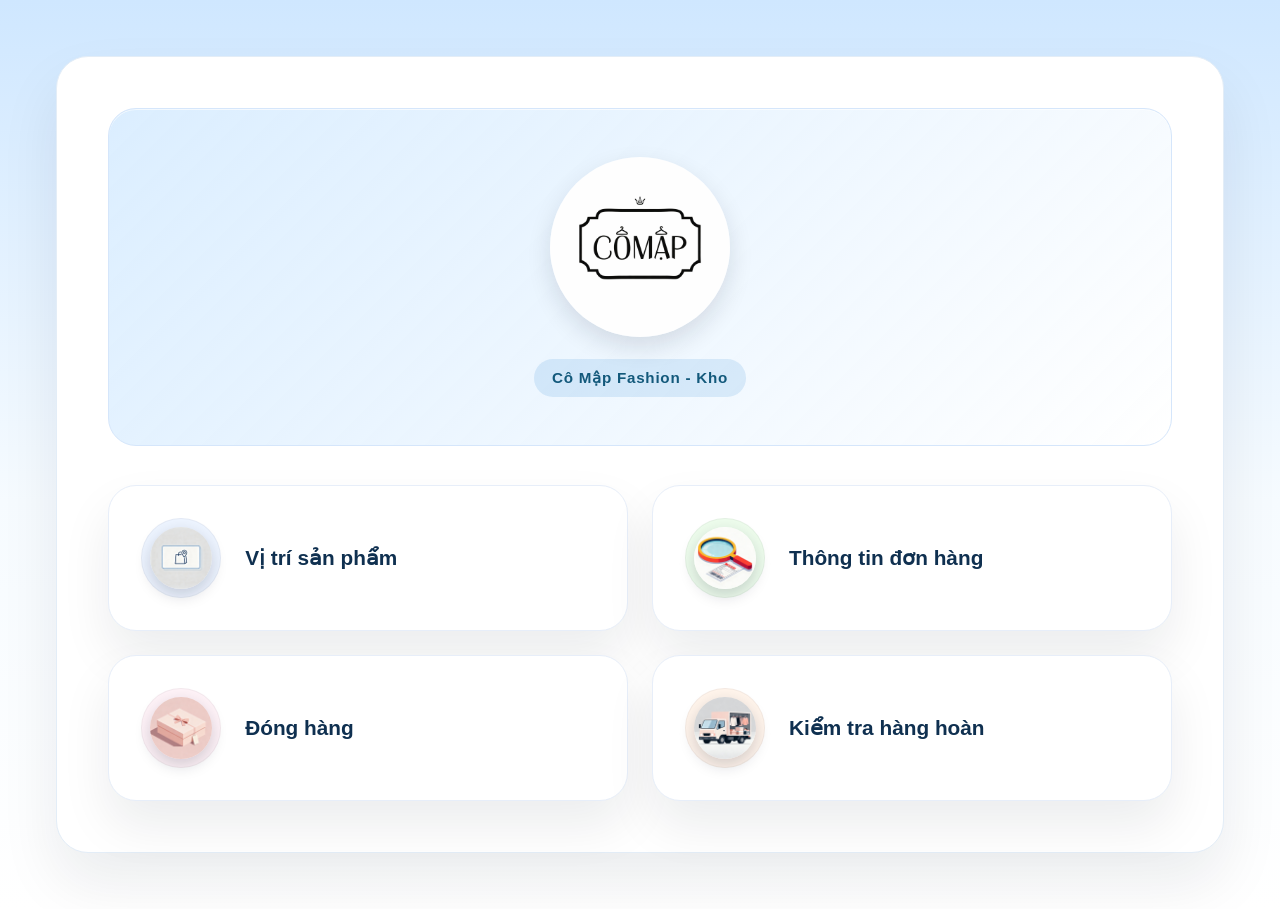
==== index.html @ dc4f76ee "Add files via upload" ====
<!DOCTYPE html>
<html lang="vi">
<head>
  <meta charset="UTF-8" />
  <meta name="viewport" content="width=device-width, initial-scale=1.0" />
  <title>Cô Mập Fashion - Trung tâm kho</title>
  <style>
    :root {
      font-family: "Inter", "Segoe UI", -apple-system, BlinkMacSystemFont,
        "Helvetica Neue", sans-serif;
      color: #0f172a;
      background-color: #f8fafc;
      line-height: 1.6;
    }

    * {
      box-sizing: border-box;
    }

    body {
      margin: 0;
      min-height: 100vh;
      background: linear-gradient(180deg, #cfe7ff 0%, #f6fbff 55%, #ffffff 100%);
      display: flex;
      justify-content: center;
      padding: clamp(1.5rem, 5vw, 3.5rem);
    }

    main {
      width: min(1200px, 100%);
      background: #ffffff;
      border-radius: 32px;
      padding: clamp(1.75rem, 4vw, 3.2rem);
      border: 1px solid #e3edf7;
      box-shadow: 0 30px 60px rgba(15, 23, 42, 0.08);
      display: flex;
      flex-direction: column;
      gap: 2.4rem;
    }

    .hero {
      text-align: center;
      display: flex;
      flex-direction: column;
      gap: 0.85rem;
      padding: clamp(1.2rem, 4vw, 3rem);
      border-radius: 28px;
      border: 1px solid #d5e6fb;
      background: linear-gradient(135deg, rgba(207, 232, 255, 0.75), rgba(255, 255, 255, 0.92));
      box-shadow: inset 0 1px 0 rgba(255, 255, 255, 0.65);
    }

    .badge {
      align-self: center;
      background: rgba(15, 118, 205, 0.12);
      color: #13597b;
      font-weight: 600;
      padding: 0.45rem 1.1rem;
      border-radius: 999px;
      font-size: 0.95rem;
      letter-spacing: 0.05em;
    }

    h1 {
      margin: 0;
      font-size: clamp(2.3rem, 4vw, 3.2rem);
      color: #0f3050;
    }

    .logo-mark {
      width: clamp(110px, 16vw, 180px);
      height: auto;
      margin: 0 auto 0.5rem;
      display: block;
      border-radius: 999px;
      box-shadow: 0 10px 24px rgba(15, 23, 42, 0.12);
    }

    .tagline {
      margin: 0;
      color: #4d617a;
      font-size: 1.05rem;
      max-width: 60ch;
      margin-inline: auto;
    }

    .grid {
      display: grid;
      grid-template-columns: repeat(2, minmax(0, 1fr));
      gap: 1.5rem;
    }

    .tool-card {
      text-decoration: none;
      border-radius: 28px;
      padding: 2rem;
      background: #ffffff;
      border: 1px solid #e7eef9;
      color: inherit;
      display: flex;
      align-items: center;
      gap: 1.5rem;
      transition: transform 0.25s ease, box-shadow 0.25s ease, border-color 0.25s ease;
      box-shadow: 0 25px 50px rgba(15, 23, 42, 0.08);
    }

    .tool-card:hover,
    .tool-card:focus-visible {
      transform: translateY(-6px);
      border-color: #c8dbf5;
      box-shadow: 0 40px 70px rgba(15, 23, 42, 0.14);
    }

    .tool-card .content {
      display: flex;
      flex-direction: column;
      gap: 0.45rem;
      text-align: left;
    }

    .tool-card h2 {
      margin: 0;
      font-size: 1.3rem;
      color: #0f3050;
    }

    .tool-card p {
      margin: 0;
      color: #5d6c80;
      font-size: 0.97rem;
      max-width: 32ch;
    }

    .icon-circle {
      flex-shrink: 0;
      width: 5rem;
      height: 5rem;
      border-radius: 50%;
      background: #f0f7ff;
      border: 1px solid rgba(15, 23, 42, 0.04);
      display: grid;
      place-items: center;
      font-size: 1.7rem;
      color: #0f3050;
    }

    .icon-circle img {
      width: 80%;
      height: 80%;
      object-fit: cover;
      border-radius: 50%;
      box-shadow: 0 6px 16px rgba(15, 23, 42, 0.18);
    }

    .link-label {
      margin-top: 0.3rem;
      font-weight: 600;
      color: #0f6ab5;
      font-size: 0.9rem;
      letter-spacing: 0.05em;
      text-transform: uppercase;
      display: inline-flex;
      align-items: center;
      gap: 0.35rem;
    }

    .link-label::after {
      content: "→";
      font-size: 1rem;
    }

    .tool-card.theme-picking .icon-circle {
      background: #fef2f7;
    }
    .tool-card.theme-location .icon-circle {
      background: #edf4ff;
    }
    .tool-card.theme-hangbom .icon-circle {
      background: #fff4eb;
    }
    .tool-card.theme-order .icon-circle {
      background: #edfcec;
    }

    .note {
      text-align: center;
      font-size: 0.95rem;
      color: #475569;
      background: #f1f5f9;
      padding: 0.75rem 1rem;
      border-radius: 18px;
      border: 1px dashed #cbd5f5;
    }

    @media (max-width: 640px) {
      body {
        align-items: flex-start;
      }

      main {
        border-radius: 18px;
      }

      .grid {
        grid-template-columns: 1fr;
      }
    }
  </style>
</head>
<body>
  <main>
    <div class="hero">
      <img src="logo.jpeg" alt="Logo Cô Mập Fashion" class="logo-mark" />
      <span class="badge">Cô Mập Fashion - Kho</span>
    </div>

    <div class="grid" aria-label="Danh sách công cụ kho Cô Mập Fashion">
       <a class="tool-card theme-location" href="location.html">
        <div class="icon-circle">
          <img src="location_logo.jpeg" alt="Logo tra cứu vị trí" />
        </div>
        <div class="content">
          <h2>Vị trí sản phẩm</h2>
        </div>
      </a>
      <a class="tool-card theme-order" href="thongtindonhang.html">
        <div class="icon-circle">
          <img src="thongtindonhang_logo.jpeg" alt="Logo thông tin đơn hàng" />
        </div>
        <div class="content">
          <h2>Thông tin đơn hàng</h2>
        </div>
      </a>     
      <a class="tool-card theme-picking" href="bochang.html">
        <div class="icon-circle">
          <img src="bochang_logo.jpeg" alt="Logo trình bóc hàng" />
        </div>
        <div class="content">
          <h2>Đóng hàng</h2>
        </div>
      </a>



      <a class="tool-card theme-hangbom" href="hangbom.html">
        <div class="icon-circle">
          <img src="hangbom_logo.jpeg" alt="Logo hàng bơm" />
        </div>
        <div class="content">
          <h2>Kiểm tra hàng hoàn</h2>
        </div>
      </a>


    </div>
  </main>
</body>
</html>
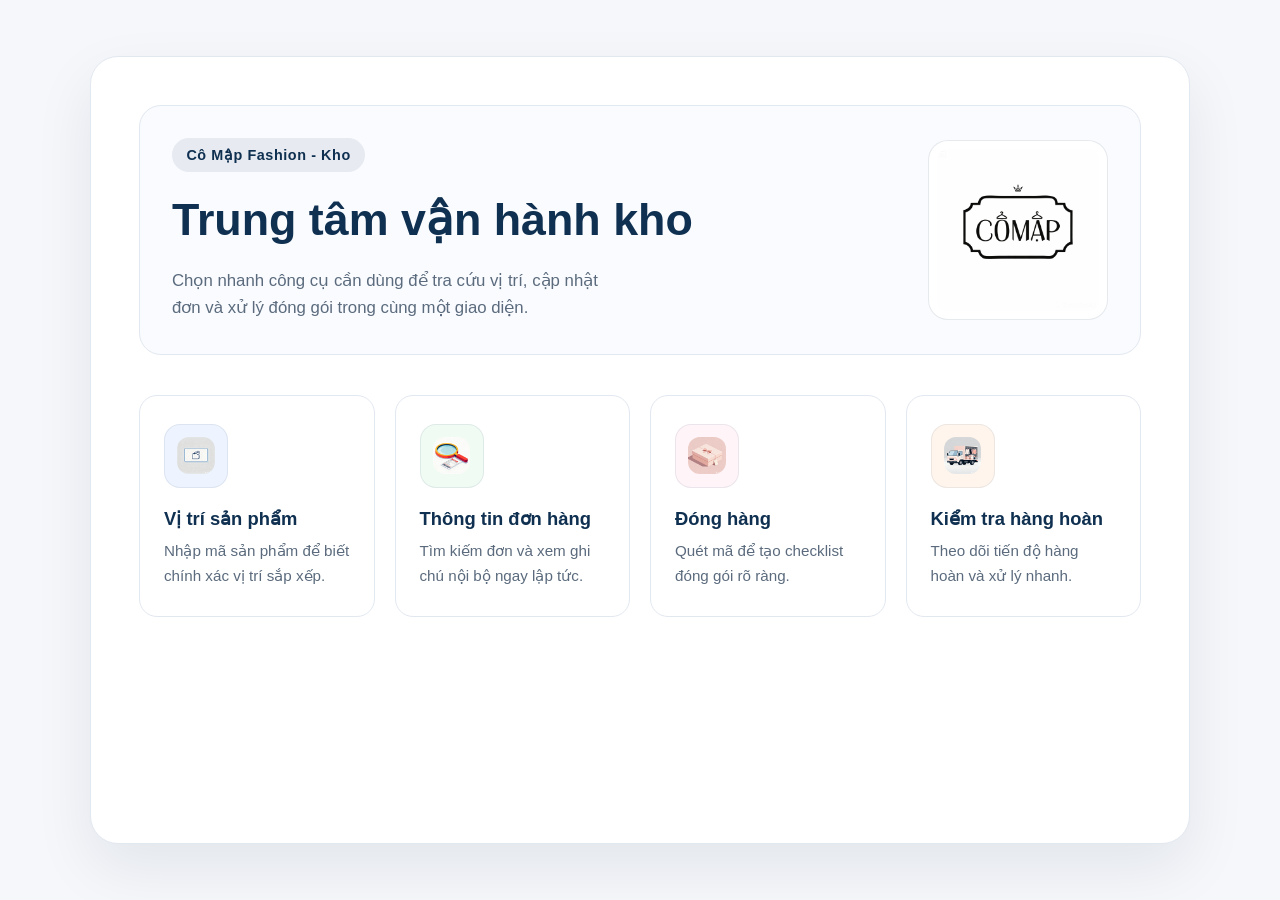
==== commit 190ee0df: "Add files via upload" ====
--- a/index.html
+++ b/index.html
@@ -3,14 +3,21 @@
 <head>
   <meta charset="UTF-8" />
   <meta name="viewport" content="width=device-width, initial-scale=1.0" />
+  <meta name="theme-color" content="#0f3050" />
+  <link rel="manifest" href="manifest.json" />
   <title>Cô Mập Fashion - Trung tâm kho</title>
   <style>
     :root {
       font-family: "Inter", "Segoe UI", -apple-system, BlinkMacSystemFont,
         "Helvetica Neue", sans-serif;
       color: #0f172a;
-      background-color: #f8fafc;
+      background-color: #f5f7fb;
       line-height: 1.6;
+      --page-bg: #f5f7fb;
+      --card-bg: #ffffff;
+      --accent: #0f3050;
+      --muted: #5b6b7d;
+      --border: #e2e8f0;
     }
 
     * {
@@ -20,176 +27,149 @@
     body {
       margin: 0;
       min-height: 100vh;
-      background: linear-gradient(180deg, #cfe7ff 0%, #f6fbff 55%, #ffffff 100%);
+      background: var(--page-bg);
       display: flex;
       justify-content: center;
       padding: clamp(1.5rem, 5vw, 3.5rem);
     }
 
     main {
-      width: min(1200px, 100%);
-      background: #ffffff;
-      border-radius: 32px;
-      padding: clamp(1.75rem, 4vw, 3.2rem);
-      border: 1px solid #e3edf7;
-      box-shadow: 0 30px 60px rgba(15, 23, 42, 0.08);
-      display: flex;
-      flex-direction: column;
-      gap: 2.4rem;
+      width: min(1100px, 100%);
+      background: var(--card-bg);
+      border-radius: 28px;
+      padding: clamp(1.75rem, 4vw, 3rem);
+      border: 1px solid var(--border);
+      box-shadow: 0 24px 60px rgba(15, 23, 42, 0.08);
+      display: flex;
+      flex-direction: column;
+      gap: 2.5rem;
     }
 
     .hero {
-      text-align: center;
-      display: flex;
-      flex-direction: column;
-      gap: 0.85rem;
-      padding: clamp(1.2rem, 4vw, 3rem);
-      border-radius: 28px;
-      border: 1px solid #d5e6fb;
-      background: linear-gradient(135deg, rgba(207, 232, 255, 0.75), rgba(255, 255, 255, 0.92));
-      box-shadow: inset 0 1px 0 rgba(255, 255, 255, 0.65);
+      display: flex;
+      flex-wrap: wrap;
+      align-items: center;
+      justify-content: space-between;
+      gap: 1.5rem;
+      padding: clamp(1rem, 3vw, 2rem);
+      border: 1px solid var(--border);
+      border-radius: 22px;
+      background: #f9fbff;
+    }
+
+    .hero-content {
+      flex: 1 1 320px;
+      display: flex;
+      flex-direction: column;
+      gap: 0.75rem;
     }
 
     .badge {
-      align-self: center;
-      background: rgba(15, 118, 205, 0.12);
-      color: #13597b;
+      background: rgba(15, 48, 80, 0.08);
+      color: var(--accent);
       font-weight: 600;
-      padding: 0.45rem 1.1rem;
+      padding: 0.35rem 0.9rem;
       border-radius: 999px;
-      font-size: 0.95rem;
-      letter-spacing: 0.05em;
+      font-size: 0.9rem;
+      letter-spacing: 0.04em;
+      width: fit-content;
     }
 
     h1 {
       margin: 0;
-      font-size: clamp(2.3rem, 4vw, 3.2rem);
-      color: #0f3050;
-    }
-
-    .logo-mark {
-      width: clamp(110px, 16vw, 180px);
-      height: auto;
-      margin: 0 auto 0.5rem;
-      display: block;
-      border-radius: 999px;
-      box-shadow: 0 10px 24px rgba(15, 23, 42, 0.12);
+      font-size: clamp(2.1rem, 4vw, 2.8rem);
+      color: var(--accent);
     }
 
     .tagline {
       margin: 0;
-      color: #4d617a;
+      color: var(--muted);
       font-size: 1.05rem;
-      max-width: 60ch;
-      margin-inline: auto;
+      max-width: 48ch;
+    }
+
+    .hero-logo {
+      flex-shrink: 0;
+      width: clamp(120px, 20vw, 180px);
+      border-radius: 20px;
+      border: 1px solid rgba(15, 48, 80, 0.1);
+      background: #fff;
+      padding: 0.5rem;
     }
 
     .grid {
       display: grid;
-      grid-template-columns: repeat(2, minmax(0, 1fr));
-      gap: 1.5rem;
+      grid-template-columns: repeat(auto-fit, minmax(230px, 1fr));
+      gap: 1.25rem;
     }
 
     .tool-card {
       text-decoration: none;
-      border-radius: 28px;
-      padding: 2rem;
-      background: #ffffff;
-      border: 1px solid #e7eef9;
+      border-radius: 18px;
+      padding: 1.75rem 1.5rem;
+      background: var(--card-bg);
+      border: 1px solid var(--border);
       color: inherit;
       display: flex;
-      align-items: center;
-      gap: 1.5rem;
-      transition: transform 0.25s ease, box-shadow 0.25s ease, border-color 0.25s ease;
-      box-shadow: 0 25px 50px rgba(15, 23, 42, 0.08);
+      flex-direction: column;
+      align-items: flex-start;
+      gap: 1rem;
+      transition: border-color 0.2s ease, box-shadow 0.2s ease, transform 0.2s ease;
     }
 
     .tool-card:hover,
     .tool-card:focus-visible {
-      transform: translateY(-6px);
-      border-color: #c8dbf5;
-      box-shadow: 0 40px 70px rgba(15, 23, 42, 0.14);
+      border-color: rgba(15, 48, 80, 0.45);
+      box-shadow: 0 10px 25px rgba(15, 23, 42, 0.08);
+      transform: translateY(-2px);
     }
 
     .tool-card .content {
       display: flex;
       flex-direction: column;
-      gap: 0.45rem;
-      text-align: left;
+      gap: 0.4rem;
     }
 
     .tool-card h2 {
       margin: 0;
-      font-size: 1.3rem;
-      color: #0f3050;
+      font-size: 1.15rem;
+      color: var(--accent);
     }
 
     .tool-card p {
       margin: 0;
-      color: #5d6c80;
-      font-size: 0.97rem;
-      max-width: 32ch;
+      color: var(--muted);
+      font-size: 0.95rem;
     }
 
     .icon-circle {
-      flex-shrink: 0;
-      width: 5rem;
-      height: 5rem;
-      border-radius: 50%;
-      background: #f0f7ff;
-      border: 1px solid rgba(15, 23, 42, 0.04);
+      width: 64px;
+      height: 64px;
+      border-radius: 16px;
+      background: #f0f4ff;
+      border: 1px solid rgba(15, 48, 80, 0.08);
       display: grid;
       place-items: center;
-      font-size: 1.7rem;
-      color: #0f3050;
     }
 
     .icon-circle img {
-      width: 80%;
-      height: 80%;
-      object-fit: cover;
-      border-radius: 50%;
-      box-shadow: 0 6px 16px rgba(15, 23, 42, 0.18);
-    }
-
-    .link-label {
-      margin-top: 0.3rem;
-      font-weight: 600;
-      color: #0f6ab5;
-      font-size: 0.9rem;
-      letter-spacing: 0.05em;
-      text-transform: uppercase;
-      display: inline-flex;
-      align-items: center;
-      gap: 0.35rem;
-    }
-
-    .link-label::after {
-      content: "→";
-      font-size: 1rem;
+      width: 60%;
+      height: 60%;
+      object-fit: contain;
+      border-radius: 12px;
     }
 
     .tool-card.theme-picking .icon-circle {
-      background: #fef2f7;
+      background: #fff4f8;
     }
     .tool-card.theme-location .icon-circle {
-      background: #edf4ff;
+      background: #eef4ff;
     }
     .tool-card.theme-hangbom .icon-circle {
-      background: #fff4eb;
+      background: #fff5ec;
     }
     .tool-card.theme-order .icon-circle {
-      background: #edfcec;
-    }
-
-    .note {
-      text-align: center;
-      font-size: 0.95rem;
-      color: #475569;
-      background: #f1f5f9;
-      padding: 0.75rem 1rem;
-      border-radius: 18px;
-      border: 1px dashed #cbd5f5;
+      background: #f0fbf4;
     }
 
     @media (max-width: 640px) {
@@ -199,6 +179,14 @@
 
       main {
         border-radius: 18px;
+      }
+
+      .hero {
+        flex-direction: column;
+      }
+
+      .hero-logo {
+        width: 120px;
       }
 
       .grid {
@@ -210,17 +198,24 @@
 <body>
   <main>
     <div class="hero">
-      <img src="logo.jpeg" alt="Logo Cô Mập Fashion" class="logo-mark" />
-      <span class="badge">Cô Mập Fashion - Kho</span>
+      <div class="hero-content">
+        <span class="badge">Cô Mập Fashion - Kho</span>
+        <h1>Trung tâm vận hành kho</h1>
+        <p class="tagline">
+          Chọn nhanh công cụ cần dùng để tra cứu vị trí, cập nhật đơn và xử lý đóng gói trong cùng một giao diện.
+        </p>
+      </div>
+      <img src="logo.jpeg" alt="Logo Cô Mập Fashion" class="hero-logo" />
     </div>
 
     <div class="grid" aria-label="Danh sách công cụ kho Cô Mập Fashion">
-       <a class="tool-card theme-location" href="location.html">
+      <a class="tool-card theme-location" href="location.html">
         <div class="icon-circle">
           <img src="location_logo.jpeg" alt="Logo tra cứu vị trí" />
         </div>
         <div class="content">
           <h2>Vị trí sản phẩm</h2>
+          <p>Nhập mã sản phẩm để biết chính xác vị trí sắp xếp.</p>
         </div>
       </a>
       <a class="tool-card theme-order" href="thongtindonhang.html">
@@ -229,30 +224,37 @@
         </div>
         <div class="content">
           <h2>Thông tin đơn hàng</h2>
-        </div>
-      </a>     
+          <p>Tìm kiếm đơn và xem ghi chú nội bộ ngay lập tức.</p>
+        </div>
+      </a>
       <a class="tool-card theme-picking" href="bochang.html">
         <div class="icon-circle">
           <img src="bochang_logo.jpeg" alt="Logo trình bóc hàng" />
         </div>
         <div class="content">
           <h2>Đóng hàng</h2>
-        </div>
-      </a>
-
-
-
+          <p>Quét mã để tạo checklist đóng gói rõ ràng.</p>
+        </div>
+      </a>
       <a class="tool-card theme-hangbom" href="hangbom.html">
         <div class="icon-circle">
           <img src="hangbom_logo.jpeg" alt="Logo hàng bơm" />
         </div>
         <div class="content">
           <h2>Kiểm tra hàng hoàn</h2>
-        </div>
-      </a>
-
-
+          <p>Theo dõi tiến độ hàng hoàn và xử lý nhanh.</p>
+        </div>
+      </a>
     </div>
   </main>
+  <script>
+    if ("serviceWorker" in navigator) {
+      window.addEventListener("load", () => {
+        navigator.serviceWorker
+          .register("./service-worker.js")
+          .catch((error) => console.error("SW registration failed", error));
+      });
+    }
+  </script>
 </body>
 </html>
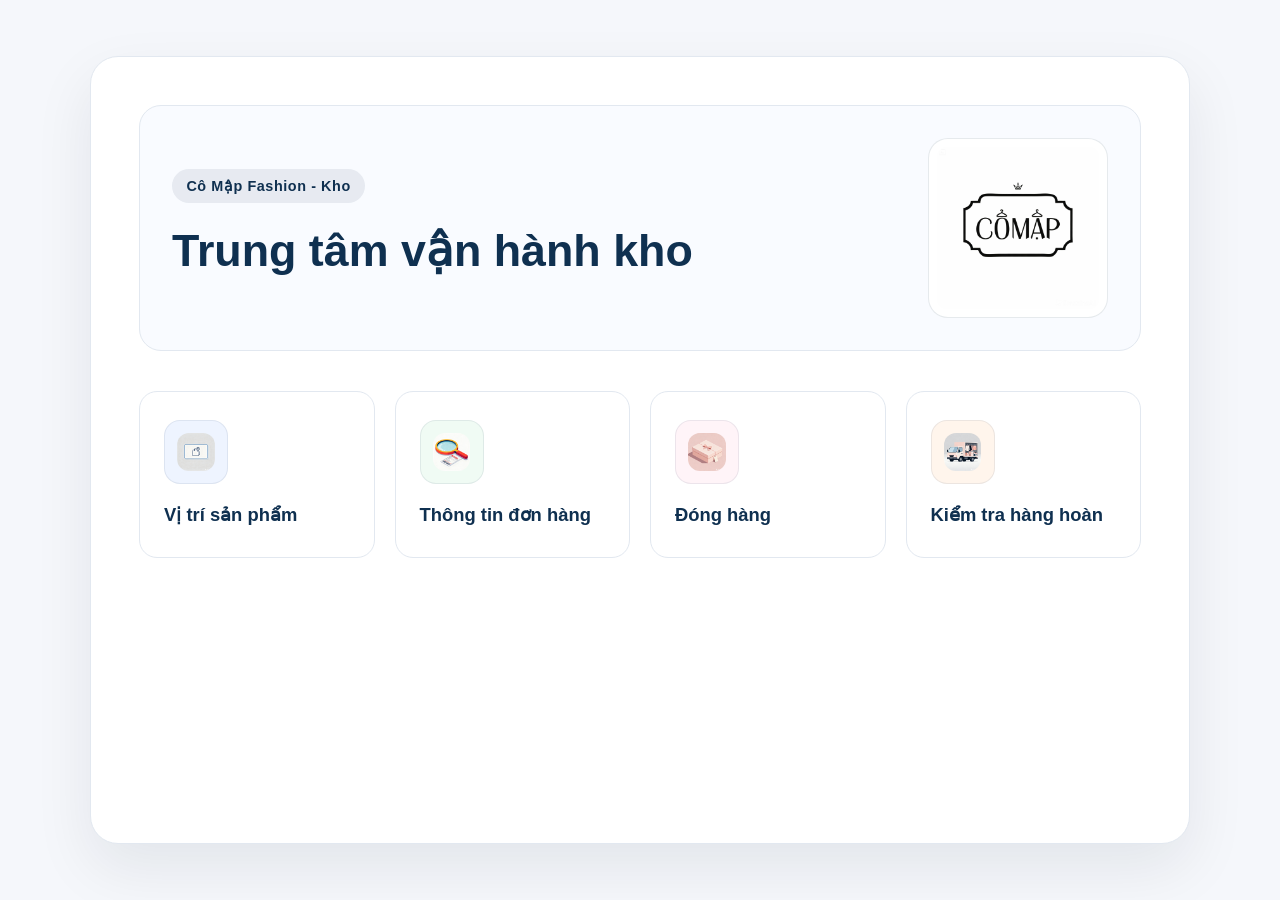
==== commit e18e8113: "Add files via upload" ====
--- a/index.html
+++ b/index.html
@@ -201,9 +201,6 @@
       <div class="hero-content">
         <span class="badge">Cô Mập Fashion - Kho</span>
         <h1>Trung tâm vận hành kho</h1>
-        <p class="tagline">
-          Chọn nhanh công cụ cần dùng để tra cứu vị trí, cập nhật đơn và xử lý đóng gói trong cùng một giao diện.
-        </p>
       </div>
       <img src="logo.jpeg" alt="Logo Cô Mập Fashion" class="hero-logo" />
     </div>
@@ -215,7 +212,6 @@
         </div>
         <div class="content">
           <h2>Vị trí sản phẩm</h2>
-          <p>Nhập mã sản phẩm để biết chính xác vị trí sắp xếp.</p>
         </div>
       </a>
       <a class="tool-card theme-order" href="thongtindonhang.html">
@@ -224,7 +220,6 @@
         </div>
         <div class="content">
           <h2>Thông tin đơn hàng</h2>
-          <p>Tìm kiếm đơn và xem ghi chú nội bộ ngay lập tức.</p>
         </div>
       </a>
       <a class="tool-card theme-picking" href="bochang.html">
@@ -233,7 +228,6 @@
         </div>
         <div class="content">
           <h2>Đóng hàng</h2>
-          <p>Quét mã để tạo checklist đóng gói rõ ràng.</p>
         </div>
       </a>
       <a class="tool-card theme-hangbom" href="hangbom.html">
@@ -242,7 +236,6 @@
         </div>
         <div class="content">
           <h2>Kiểm tra hàng hoàn</h2>
-          <p>Theo dõi tiến độ hàng hoàn và xử lý nhanh.</p>
         </div>
       </a>
     </div>
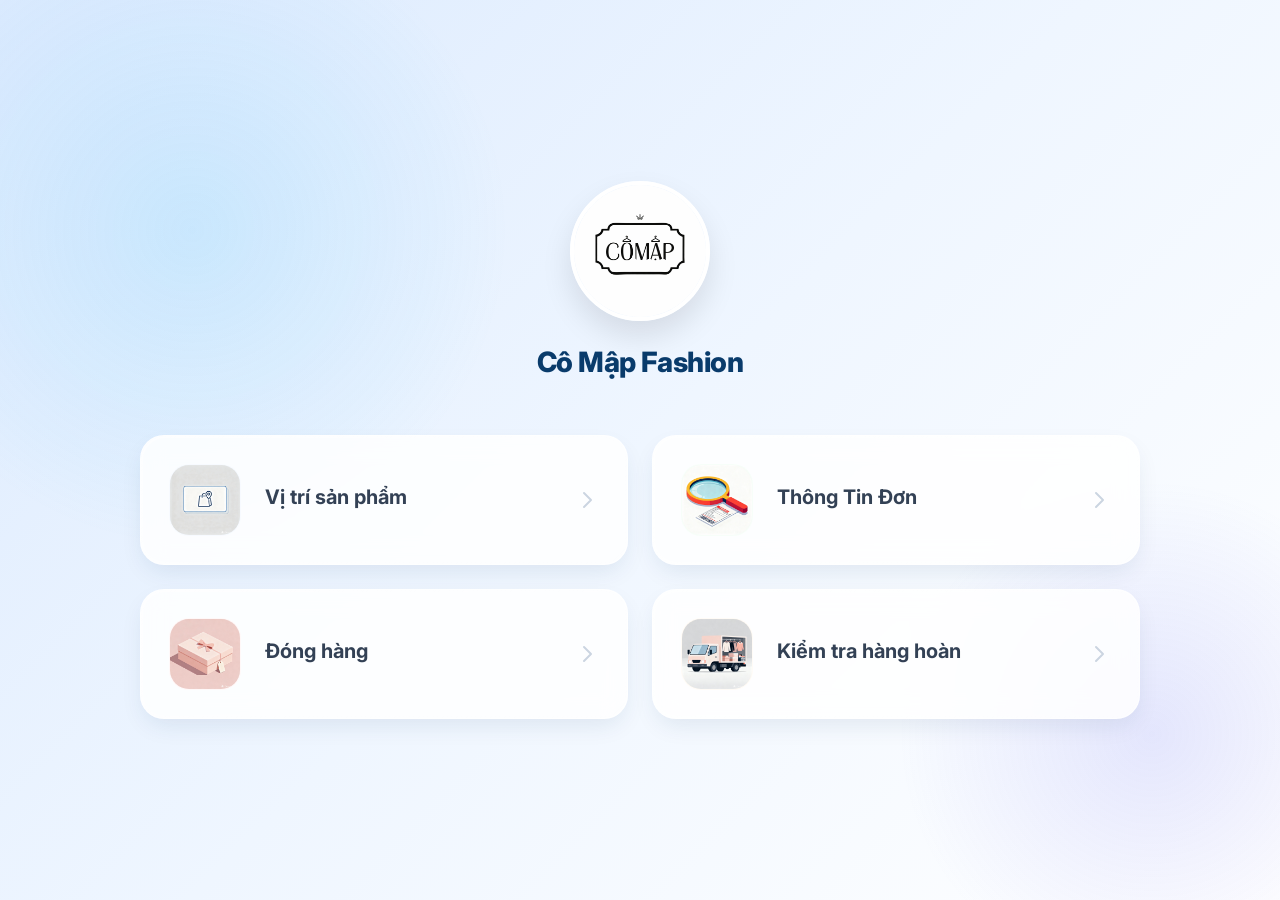
==== commit d589b311: "Add files via upload" ====
--- a/index.html
+++ b/index.html
@@ -3,21 +3,28 @@
 <head>
   <meta charset="UTF-8" />
   <meta name="viewport" content="width=device-width, initial-scale=1.0" />
-  <meta name="theme-color" content="#0f3050" />
-  <link rel="manifest" href="manifest.json" />
   <title>Cô Mập Fashion - Trung tâm kho</title>
+  <link rel="preconnect" href="https://fonts.googleapis.com">
+  <link rel="preconnect" href="https://fonts.gstatic.com" crossorigin>
+  <link href="https://fonts.googleapis.com/css2?family=Inter:wght@400;500;600;700&display=swap" rel="stylesheet">
+  <link rel="manifest" href="manifest.webmanifest">
+  <meta name="theme-color" content="#0f6ab5">
+  <meta name="apple-mobile-web-app-capable" content="yes">
+  <meta name="apple-mobile-web-app-status-bar-style" content="black-translucent">
+  
   <style>
     :root {
-      font-family: "Inter", "Segoe UI", -apple-system, BlinkMacSystemFont,
-        "Helvetica Neue", sans-serif;
-      color: #0f172a;
-      background-color: #f5f7fb;
-      line-height: 1.6;
-      --page-bg: #f5f7fb;
-      --card-bg: #ffffff;
-      --accent: #0f3050;
-      --muted: #5b6b7d;
-      --border: #e2e8f0;
+      --primary-color: #0f6ab5;
+      --primary-dark: #093b6b;
+      --bg-gradient-start: #e0f2fe;
+      --bg-gradient-end: #f0f9ff;
+      --card-bg: rgba(255, 255, 255, 0.85);
+      --glass-border: rgba(255, 255, 255, 0.6);
+      --shadow-sm: 0 4px 6px -1px rgba(0, 0, 0, 0.05), 0 2px 4px -1px rgba(0, 0, 0, 0.03);
+      --shadow-md: 0 10px 25px -5px rgba(15, 60, 100, 0.1);
+      --shadow-hover: 0 20px 35px -5px rgba(15, 60, 100, 0.15);
+      --radius-lg: 24px;
+      --radius-xl: 32px;
     }
 
     * {
@@ -27,170 +34,341 @@
     body {
       margin: 0;
       min-height: 100vh;
-      background: var(--page-bg);
+      font-family: "Inter", -apple-system, BlinkMacSystemFont, "Segoe UI", Roboto, sans-serif;
+      background: linear-gradient(135deg, #dbeafe 0%, #eff6ff 50%, #fff 100%);
+      color: #1e293b;
       display: flex;
       justify-content: center;
-      padding: clamp(1.5rem, 5vw, 3.5rem);
+      align-items: center;
+      padding: 1.5rem;
+      overflow-x: hidden;
+      -webkit-tap-highlight-color: transparent;
+      touch-action: manipulation;
+    }
+
+    /* Hiệu ứng nền trang trí */
+    body::before {
+      content: '';
+      position: fixed;
+      top: -10%;
+      left: -10%;
+      width: 50vw;
+      height: 50vw;
+      background: radial-gradient(circle, rgba(56, 189, 248, 0.15) 0%, transparent 70%);
+      border-radius: 50%;
+      z-index: -1;
+      animation: floatingBlob 18s ease-in-out infinite;
+    }
+
+    body::after {
+      content: '';
+      position: fixed;
+      bottom: -10%;
+      right: -10%;
+      width: 40vw;
+      height: 40vw;
+      background: radial-gradient(circle, rgba(99, 102, 241, 0.15) 0%, transparent 70%);
+      border-radius: 50%;
+      z-index: -1;
+      animation: floatingBlobReverse 18s ease-in-out infinite;
     }
 
     main {
-      width: min(1100px, 100%);
-      background: var(--card-bg);
-      border-radius: 28px;
-      padding: clamp(1.75rem, 4vw, 3rem);
-      border: 1px solid var(--border);
-      box-shadow: 0 24px 60px rgba(15, 23, 42, 0.08);
+      width: 100%;
+      max-width: 1000px;
       display: flex;
       flex-direction: column;
       gap: 2.5rem;
     }
 
+    /* --- HERO SECTION --- */
     .hero {
-      display: flex;
-      flex-wrap: wrap;
-      align-items: center;
-      justify-content: space-between;
-      gap: 1.5rem;
-      padding: clamp(1rem, 3vw, 2rem);
-      border: 1px solid var(--border);
-      border-radius: 22px;
-      background: #f9fbff;
-    }
-
-    .hero-content {
-      flex: 1 1 320px;
+      text-align: center;
       display: flex;
       flex-direction: column;
-      gap: 0.75rem;
+      align-items: center;
+      gap: 1rem;
+      padding: 2rem 1rem 1rem;
+      animation: fadeInDown 0.8s ease-out;
+    }
+
+    .logo-wrapper {
+      position: relative;
+      width: 140px;
+      height: 140px;
+      margin-bottom: 0.5rem;
+      animation: floatPulse 4s ease-in-out infinite;
+    }
+
+    .logo-mark {
+      width: 100%;
+      height: 100%;
+      object-fit: cover;
+      border-radius: 50%;
+      border: 4px solid #fff;
+      box-shadow: 0 15px 30px rgba(0, 0, 0, 0.1);
+      transition: transform 0.3s ease;
+    }
+
+    .logo-wrapper:hover .logo-mark,
+    .logo-wrapper:focus-within .logo-mark {
+      transform: scale(1.05) rotate(2deg);
+    }
+
+    .hero h1 {
+      margin: 0;
+      font-size: 1.75rem;
+      font-weight: 800;
+      color: var(--primary-dark);
+      letter-spacing: -0.02em;
     }
 
     .badge {
-      background: rgba(15, 48, 80, 0.08);
-      color: var(--accent);
+      background: #fff;
+      color: var(--primary-color);
       font-weight: 600;
-      padding: 0.35rem 0.9rem;
-      border-radius: 999px;
+      padding: 0.5rem 1.25rem;
+      border-radius: 99px;
       font-size: 0.9rem;
-      letter-spacing: 0.04em;
-      width: fit-content;
-    }
-
-    h1 {
-      margin: 0;
-      font-size: clamp(2.1rem, 4vw, 2.8rem);
-      color: var(--accent);
-    }
-
-    .tagline {
-      margin: 0;
-      color: var(--muted);
-      font-size: 1.05rem;
-      max-width: 48ch;
-    }
-
-    .hero-logo {
-      flex-shrink: 0;
-      width: clamp(120px, 20vw, 180px);
-      border-radius: 20px;
-      border: 1px solid rgba(15, 48, 80, 0.1);
-      background: #fff;
-      padding: 0.5rem;
-    }
-
+      box-shadow: 0 4px 12px rgba(15, 106, 181, 0.1);
+      border: 1px solid #e2e8f0;
+      display: inline-block;
+      margin-top: -20px; /* Chồng lên logo một chút hoặc nằm ngay dưới */
+      z-index: 2;
+      position: relative;
+      animation: badgeGlow 3.5s ease-in-out infinite;
+    }
+
+    /* --- GRID SECTION --- */
     .grid {
       display: grid;
-      grid-template-columns: repeat(auto-fit, minmax(230px, 1fr));
-      gap: 1.25rem;
-    }
-
+      grid-template-columns: repeat(auto-fit, minmax(320px, 1fr));
+      gap: 1.5rem;
+      padding-bottom: 2rem;
+      animation: fadeInUp 0.8s ease-out 0.2s backwards;
+    }
+
+    /* --- CARD DESIGN --- */
     .tool-card {
+      position: relative;
       text-decoration: none;
-      border-radius: 18px;
-      padding: 1.75rem 1.5rem;
       background: var(--card-bg);
-      border: 1px solid var(--border);
-      color: inherit;
+      backdrop-filter: blur(12px);
+      -webkit-backdrop-filter: blur(12px);
+      border: 1px solid var(--glass-border);
+      border-radius: var(--radius-lg);
+      padding: 1.75rem;
       display: flex;
-      flex-direction: column;
-      align-items: flex-start;
-      gap: 1rem;
-      transition: border-color 0.2s ease, box-shadow 0.2s ease, transform 0.2s ease;
-    }
-
+      align-items: center;
+      gap: 1.5rem;
+      box-shadow: var(--shadow-md);
+      transition: all 0.3s cubic-bezier(0.4, 0, 0.2, 1);
+      overflow: hidden;
+      min-height: 110px;
+      transform-style: preserve-3d;
+    }
+
+    /* Hiệu ứng hover xịn hơn */
     .tool-card:hover,
     .tool-card:focus-visible {
-      border-color: rgba(15, 48, 80, 0.45);
-      box-shadow: 0 10px 25px rgba(15, 23, 42, 0.08);
-      transform: translateY(-2px);
-    }
-
-    .tool-card .content {
+      transform: translateY(-5px) scale(1.01);
+      box-shadow: var(--shadow-hover);
+      border-color: rgba(255, 255, 255, 0.9);
+      background: rgba(255, 255, 255, 0.95);
+    }
+
+    /* Gradient border ẩn khi hover */
+    .tool-card::before {
+      content: "";
+      position: absolute;
+      inset: 0;
+      border-radius: var(--radius-lg);
+      padding: 2px;
+      background: linear-gradient(135deg, rgba(255,255,255,0.5), rgba(255,255,255,0));
+      -webkit-mask: linear-gradient(#fff 0 0) content-box, linear-gradient(#fff 0 0);
+      -webkit-mask-composite: xor;
+      mask-composite: exclude;
+      pointer-events: none;
+      transition: opacity 0.3s ease;
+    }
+
+    .tool-card:focus-visible::before {
+      opacity: 1;
+    }
+
+    .tool-card::after {
+      content: '';
+      position: absolute;
+      inset: 0;
+      background: radial-gradient(circle at top, rgba(15,106,181,0.12), transparent 65%);
+      opacity: 0;
+      transition: opacity 0.4s ease;
+      pointer-events: none;
+    }
+
+    .tool-card:hover::after,
+    .tool-card:focus-visible::after {
+      opacity: 1;
+    }
+
+    .icon-circle {
+      flex-shrink: 0;
+      width: 72px;
+      height: 72px;
+      border-radius: 20px;
+      background: #f1f5f9;
       display: flex;
-      flex-direction: column;
-      gap: 0.4rem;
+      align-items: center;
+      justify-content: center;
+      transition: transform 0.3s ease;
+      overflow: hidden;
+      border: 1px solid rgba(255,255,255,0.5);
+    }
+
+    .icon-circle img {
+      width: 100%;
+      height: 100%;
+      object-fit: cover;
+    }
+
+    .tool-card:hover .icon-circle,
+    .tool-card:focus-visible .icon-circle {
+      transform: scale(1.1);
+    }
+
+    .content {
+      flex: 1;
     }
 
     .tool-card h2 {
+      margin: 0 0 0.35rem;
+      font-size: 1.25rem;
+      font-weight: 700;
+      color: #334155;
+      transition: color 0.2s;
+    }
+
+    .tool-card:hover h2,
+    .tool-card:focus-visible h2 {
+      color: var(--primary-color);
+    }
+
+    .desc {
       margin: 0;
-      font-size: 1.15rem;
-      color: var(--accent);
-    }
-
-    .tool-card p {
-      margin: 0;
-      color: var(--muted);
-      font-size: 0.95rem;
-    }
-
-    .icon-circle {
-      width: 64px;
-      height: 64px;
-      border-radius: 16px;
-      background: #f0f4ff;
-      border: 1px solid rgba(15, 48, 80, 0.08);
-      display: grid;
-      place-items: center;
-    }
-
-    .icon-circle img {
-      width: 60%;
-      height: 60%;
-      object-fit: contain;
-      border-radius: 12px;
-    }
-
-    .tool-card.theme-picking .icon-circle {
-      background: #fff4f8;
-    }
-    .tool-card.theme-location .icon-circle {
-      background: #eef4ff;
-    }
-    .tool-card.theme-hangbom .icon-circle {
-      background: #fff5ec;
-    }
-    .tool-card.theme-order .icon-circle {
-      background: #f0fbf4;
-    }
-
+      font-size: 0.925rem;
+      color: #64748b;
+      line-height: 1.4;
+    }
+
+    .arrow-icon {
+      width: 24px;
+      height: 24px;
+      color: #cbd5e1;
+      transition: transform 0.3s ease, color 0.3s ease;
+    }
+
+    .tool-card:hover .arrow-icon,
+    .tool-card:focus-visible .arrow-icon {
+      color: var(--primary-color);
+      transform: translateX(4px);
+    }
+
+    .tool-card:active {
+      transform: translateY(-2px) scale(0.99);
+    }
+
+    .tool-card:active::after {
+      opacity: 1;
+    }
+
+    /* Màu sắc riêng cho từng theme (tùy chọn nếu muốn giữ style cũ) */
+    .theme-picking .icon-circle { background: #fff1f2; }
+    .theme-location .icon-circle { background: #eff6ff; }
+    .theme-hangbom .icon-circle { background: #fff7ed; }
+    .theme-order .icon-circle { background: #f0fdf4; }
+
+    /* --- ANIMATIONS --- */
+    @keyframes fadeInDown {
+      from { opacity: 0; transform: translateY(-20px); }
+      to { opacity: 1; transform: translateY(0); }
+    }
+    @keyframes fadeInUp {
+      from { opacity: 0; transform: translateY(20px); }
+      to { opacity: 1; transform: translateY(0); }
+    }
+    @keyframes floatingBlob {
+      0% { transform: translate(0, 0) scale(1); }
+      50% { transform: translate(30px, -20px) scale(1.08); }
+      100% { transform: translate(-10px, 10px) scale(1); }
+    }
+    @keyframes floatingBlobReverse {
+      0% { transform: translate(0, 0) scale(1); }
+      50% { transform: translate(-25px, 25px) scale(1.05); }
+      100% { transform: translate(20px, -15px) scale(1); }
+    }
+    @keyframes floatPulse {
+      0% { transform: translateY(0); }
+      50% { transform: translateY(-6px); }
+      100% { transform: translateY(0); }
+    }
+    @keyframes badgeGlow {
+      0%, 100% { box-shadow: 0 4px 12px rgba(15, 106, 181, 0.1); }
+      50% { box-shadow: 0 8px 24px rgba(15, 106, 181, 0.25); }
+    }
+
+    /* --- RESPONSIVE --- */
     @media (max-width: 640px) {
       body {
-        align-items: flex-start;
-      }
-
-      main {
-        border-radius: 18px;
-      }
-
-      .hero {
-        flex-direction: column;
-      }
-
-      .hero-logo {
-        width: 120px;
-      }
-
+        padding: 1rem;
+        display: block; /* Để cuộn tự nhiên trên mobile */
+      }
+      
       .grid {
-        grid-template-columns: 1fr;
+        grid-template-columns: 1fr; /* 1 cột trên mobile */
+        gap: 1rem;
+      }
+
+      .tool-card {
+        padding: 1.25rem;
+        border-radius: 20px;
+        min-height: 100px;
+      }
+
+      .icon-circle {
+        width: 60px;
+        height: 60px;
+      }
+
+      .tool-card h2 {
+        font-size: 1.1rem;
+      }
+    }
+
+    @media (hover: none) {
+      .tool-card {
+        transition-duration: 0.2s;
+      }
+
+      .tool-card:hover,
+      .tool-card:focus-visible {
+        transform: none;
+      }
+
+      .tool-card:active {
+        transform: scale(0.98);
+      }
+
+      .tool-card::after {
+        background: radial-gradient(circle at center, rgba(15,106,181,0.2), transparent 70%);
+      }
+    }
+
+    @media (prefers-reduced-motion: reduce) {
+      *, *::before, *::after {
+        animation-duration: 0.01ms !important;
+        animation-iteration-count: 1 !important;
+        transition-duration: 0.01ms !important;
+        scroll-behavior: auto !important;
       }
     }
   </style>
@@ -198,54 +376,70 @@
 <body>
   <main>
     <div class="hero">
-      <div class="hero-content">
-        <span class="badge">Cô Mập Fashion - Kho</span>
-        <h1>Trung tâm vận hành kho</h1>
+      <div class="logo-wrapper">
+        <img src="logo.jpeg" alt="Logo Cô Mập Fashion" class="logo-mark" />
       </div>
-      <img src="logo.jpeg" alt="Logo Cô Mập Fashion" class="hero-logo" />
+      <div style="display: flex; flex-direction: column; align-items: center; gap: 8px;">
+        <h1>Cô Mập Fashion</h1>
+      </div>
     </div>
 
-    <div class="grid" aria-label="Danh sách công cụ kho Cô Mập Fashion">
+    <div class="grid" aria-label="Danh sách công cụ kho">
       <a class="tool-card theme-location" href="location.html">
         <div class="icon-circle">
-          <img src="location_logo.jpeg" alt="Logo tra cứu vị trí" />
+          <img src="location_logo.jpeg" alt="Icon vị trí" />
         </div>
         <div class="content">
           <h2>Vị trí sản phẩm</h2>
         </div>
+        <svg class="arrow-icon" fill="none" viewBox="0 0 24 24" stroke="currentColor" stroke-width="2">
+          <path stroke-linecap="round" stroke-linejoin="round" d="M9 5l7 7-7 7" />
+        </svg>
       </a>
+
       <a class="tool-card theme-order" href="thongtindonhang.html">
         <div class="icon-circle">
-          <img src="thongtindonhang_logo.jpeg" alt="Logo thông tin đơn hàng" />
+          <img src="thongtindonhang_logo.jpeg" alt="Icon đơn hàng" />
         </div>
         <div class="content">
-          <h2>Thông tin đơn hàng</h2>
-        </div>
-      </a>
+          <h2>Thông Tin Đơn</h2>
+        </div>
+        <svg class="arrow-icon" fill="none" viewBox="0 0 24 24" stroke="currentColor" stroke-width="2">
+          <path stroke-linecap="round" stroke-linejoin="round" d="M9 5l7 7-7 7" />
+        </svg>
+      </a>     
+
       <a class="tool-card theme-picking" href="bochang.html">
         <div class="icon-circle">
-          <img src="bochang_logo.jpeg" alt="Logo trình bóc hàng" />
+          <img src="bochang_logo.jpeg" alt="Icon đóng hàng" />
         </div>
         <div class="content">
           <h2>Đóng hàng</h2>
         </div>
+        <svg class="arrow-icon" fill="none" viewBox="0 0 24 24" stroke="currentColor" stroke-width="2">
+          <path stroke-linecap="round" stroke-linejoin="round" d="M9 5l7 7-7 7" />
+        </svg>
       </a>
+
       <a class="tool-card theme-hangbom" href="hangbom.html">
         <div class="icon-circle">
-          <img src="hangbom_logo.jpeg" alt="Logo hàng bơm" />
+          <img src="hangbom_logo.jpeg" alt="Icon hàng hoàn" />
         </div>
         <div class="content">
           <h2>Kiểm tra hàng hoàn</h2>
         </div>
+        <svg class="arrow-icon" fill="none" viewBox="0 0 24 24" stroke="currentColor" stroke-width="2">
+          <path stroke-linecap="round" stroke-linejoin="round" d="M9 5l7 7-7 7" />
+        </svg>
       </a>
     </div>
   </main>
   <script>
-    if ("serviceWorker" in navigator) {
-      window.addEventListener("load", () => {
-        navigator.serviceWorker
-          .register("./service-worker.js")
-          .catch((error) => console.error("SW registration failed", error));
+    if ('serviceWorker' in navigator) {
+      window.addEventListener('load', function () {
+        navigator.serviceWorker.register('sw.js').catch(function (error) {
+          console.error('Service worker đăng ký thất bại:', error);
+        });
       });
     }
   </script>
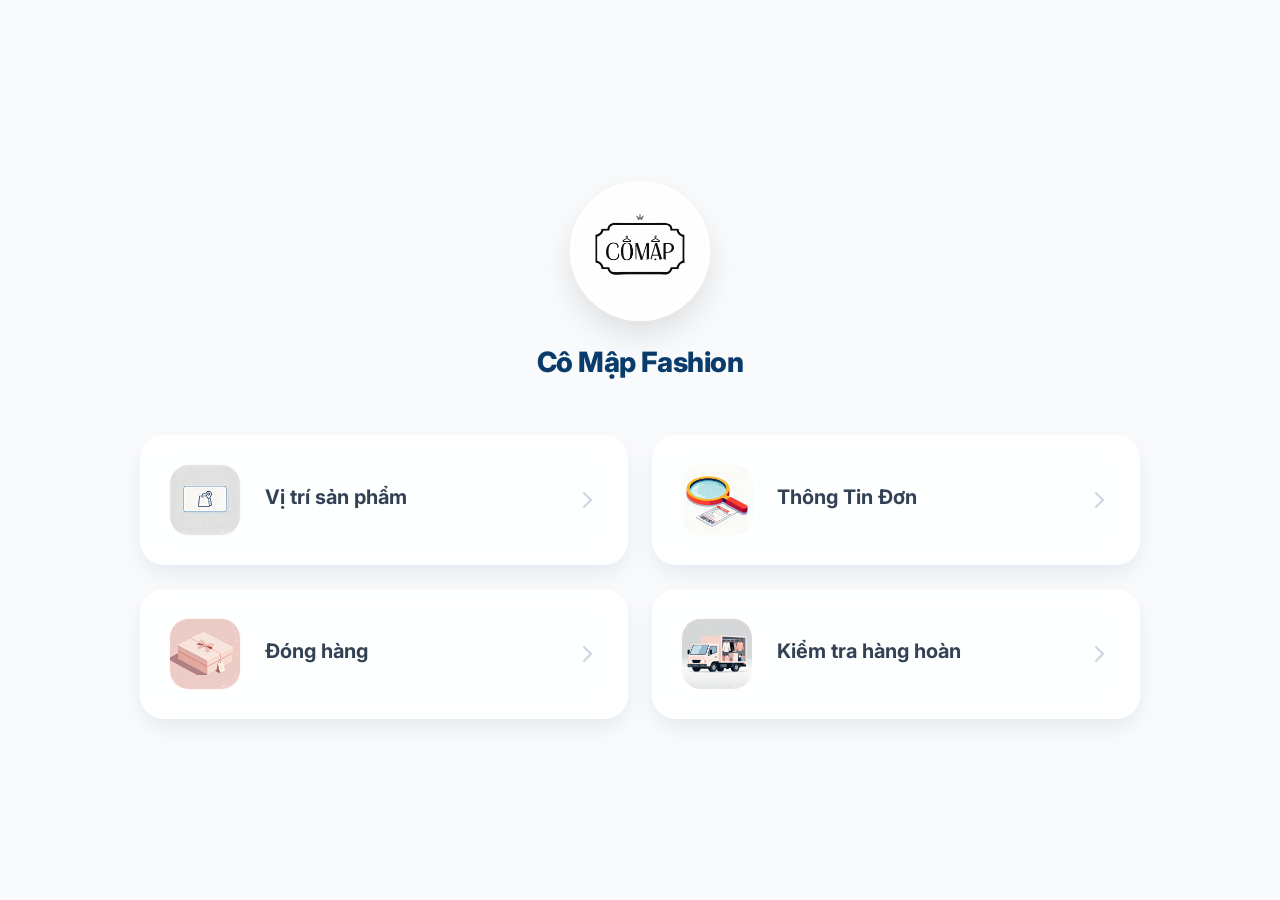
==== commit 4682fe85: "Add files via upload" ====
--- a/index.html
+++ b/index.html
@@ -35,7 +35,7 @@
       margin: 0;
       min-height: 100vh;
       font-family: "Inter", -apple-system, BlinkMacSystemFont, "Segoe UI", Roboto, sans-serif;
-      background: linear-gradient(135deg, #dbeafe 0%, #eff6ff 50%, #fff 100%);
+      background: #f8fafc;
       color: #1e293b;
       display: flex;
       justify-content: center;
@@ -46,33 +46,6 @@
       touch-action: manipulation;
     }
 
-    /* Hiệu ứng nền trang trí */
-    body::before {
-      content: '';
-      position: fixed;
-      top: -10%;
-      left: -10%;
-      width: 50vw;
-      height: 50vw;
-      background: radial-gradient(circle, rgba(56, 189, 248, 0.15) 0%, transparent 70%);
-      border-radius: 50%;
-      z-index: -1;
-      animation: floatingBlob 18s ease-in-out infinite;
-    }
-
-    body::after {
-      content: '';
-      position: fixed;
-      bottom: -10%;
-      right: -10%;
-      width: 40vw;
-      height: 40vw;
-      background: radial-gradient(circle, rgba(99, 102, 241, 0.15) 0%, transparent 70%);
-      border-radius: 50%;
-      z-index: -1;
-      animation: floatingBlobReverse 18s ease-in-out infinite;
-    }
-
     main {
       width: 100%;
       max-width: 1000px;
@@ -89,7 +62,6 @@
       align-items: center;
       gap: 1rem;
       padding: 2rem 1rem 1rem;
-      animation: fadeInDown 0.8s ease-out;
     }
 
     .logo-wrapper {
@@ -97,7 +69,6 @@
       width: 140px;
       height: 140px;
       margin-bottom: 0.5rem;
-      animation: floatPulse 4s ease-in-out infinite;
     }
 
     .logo-mark {
@@ -136,7 +107,6 @@
       margin-top: -20px; /* Chồng lên logo một chút hoặc nằm ngay dưới */
       z-index: 2;
       position: relative;
-      animation: badgeGlow 3.5s ease-in-out infinite;
     }
 
     /* --- GRID SECTION --- */
@@ -145,7 +115,6 @@
       grid-template-columns: repeat(auto-fit, minmax(320px, 1fr));
       gap: 1.5rem;
       padding-bottom: 2rem;
-      animation: fadeInUp 0.8s ease-out 0.2s backwards;
     }
 
     /* --- CARD DESIGN --- */
@@ -162,53 +131,9 @@
       align-items: center;
       gap: 1.5rem;
       box-shadow: var(--shadow-md);
-      transition: all 0.3s cubic-bezier(0.4, 0, 0.2, 1);
       overflow: hidden;
       min-height: 110px;
       transform-style: preserve-3d;
-    }
-
-    /* Hiệu ứng hover xịn hơn */
-    .tool-card:hover,
-    .tool-card:focus-visible {
-      transform: translateY(-5px) scale(1.01);
-      box-shadow: var(--shadow-hover);
-      border-color: rgba(255, 255, 255, 0.9);
-      background: rgba(255, 255, 255, 0.95);
-    }
-
-    /* Gradient border ẩn khi hover */
-    .tool-card::before {
-      content: "";
-      position: absolute;
-      inset: 0;
-      border-radius: var(--radius-lg);
-      padding: 2px;
-      background: linear-gradient(135deg, rgba(255,255,255,0.5), rgba(255,255,255,0));
-      -webkit-mask: linear-gradient(#fff 0 0) content-box, linear-gradient(#fff 0 0);
-      -webkit-mask-composite: xor;
-      mask-composite: exclude;
-      pointer-events: none;
-      transition: opacity 0.3s ease;
-    }
-
-    .tool-card:focus-visible::before {
-      opacity: 1;
-    }
-
-    .tool-card::after {
-      content: '';
-      position: absolute;
-      inset: 0;
-      background: radial-gradient(circle at top, rgba(15,106,181,0.12), transparent 65%);
-      opacity: 0;
-      transition: opacity 0.4s ease;
-      pointer-events: none;
-    }
-
-    .tool-card:hover::after,
-    .tool-card:focus-visible::after {
-      opacity: 1;
     }
 
     .icon-circle {
@@ -220,7 +145,6 @@
       display: flex;
       align-items: center;
       justify-content: center;
-      transition: transform 0.3s ease;
       overflow: hidden;
       border: 1px solid rgba(255,255,255,0.5);
     }
@@ -229,11 +153,6 @@
       width: 100%;
       height: 100%;
       object-fit: cover;
-    }
-
-    .tool-card:hover .icon-circle,
-    .tool-card:focus-visible .icon-circle {
-      transform: scale(1.1);
     }
 
     .content {
@@ -245,12 +164,6 @@
       font-size: 1.25rem;
       font-weight: 700;
       color: #334155;
-      transition: color 0.2s;
-    }
-
-    .tool-card:hover h2,
-    .tool-card:focus-visible h2 {
-      color: var(--primary-color);
     }
 
     .desc {
@@ -264,21 +177,6 @@
       width: 24px;
       height: 24px;
       color: #cbd5e1;
-      transition: transform 0.3s ease, color 0.3s ease;
-    }
-
-    .tool-card:hover .arrow-icon,
-    .tool-card:focus-visible .arrow-icon {
-      color: var(--primary-color);
-      transform: translateX(4px);
-    }
-
-    .tool-card:active {
-      transform: translateY(-2px) scale(0.99);
-    }
-
-    .tool-card:active::after {
-      opacity: 1;
     }
 
     /* Màu sắc riêng cho từng theme (tùy chọn nếu muốn giữ style cũ) */
@@ -287,35 +185,6 @@
     .theme-hangbom .icon-circle { background: #fff7ed; }
     .theme-order .icon-circle { background: #f0fdf4; }
 
-    /* --- ANIMATIONS --- */
-    @keyframes fadeInDown {
-      from { opacity: 0; transform: translateY(-20px); }
-      to { opacity: 1; transform: translateY(0); }
-    }
-    @keyframes fadeInUp {
-      from { opacity: 0; transform: translateY(20px); }
-      to { opacity: 1; transform: translateY(0); }
-    }
-    @keyframes floatingBlob {
-      0% { transform: translate(0, 0) scale(1); }
-      50% { transform: translate(30px, -20px) scale(1.08); }
-      100% { transform: translate(-10px, 10px) scale(1); }
-    }
-    @keyframes floatingBlobReverse {
-      0% { transform: translate(0, 0) scale(1); }
-      50% { transform: translate(-25px, 25px) scale(1.05); }
-      100% { transform: translate(20px, -15px) scale(1); }
-    }
-    @keyframes floatPulse {
-      0% { transform: translateY(0); }
-      50% { transform: translateY(-6px); }
-      100% { transform: translateY(0); }
-    }
-    @keyframes badgeGlow {
-      0%, 100% { box-shadow: 0 4px 12px rgba(15, 106, 181, 0.1); }
-      50% { box-shadow: 0 8px 24px rgba(15, 106, 181, 0.25); }
-    }
-
     /* --- RESPONSIVE --- */
     @media (max-width: 640px) {
       body {
@@ -341,6 +210,36 @@
 
       .tool-card h2 {
         font-size: 1.1rem;
+      }
+    }
+
+    @media (max-width: 1024px) and (min-width: 641px) {
+      body {
+        padding: 1.25rem;
+        align-items: flex-start;
+      }
+
+      main {
+        gap: 1.75rem;
+      }
+
+      .grid {
+        gap: 1.25rem;
+      }
+
+      .tool-card {
+        padding: 1.5rem;
+        border-radius: 20px;
+        min-height: 120px;
+      }
+
+      .tool-card h2 {
+        font-size: 1.2rem;
+      }
+
+      .icon-circle {
+        width: 78px;
+        height: 78px;
       }
     }
 
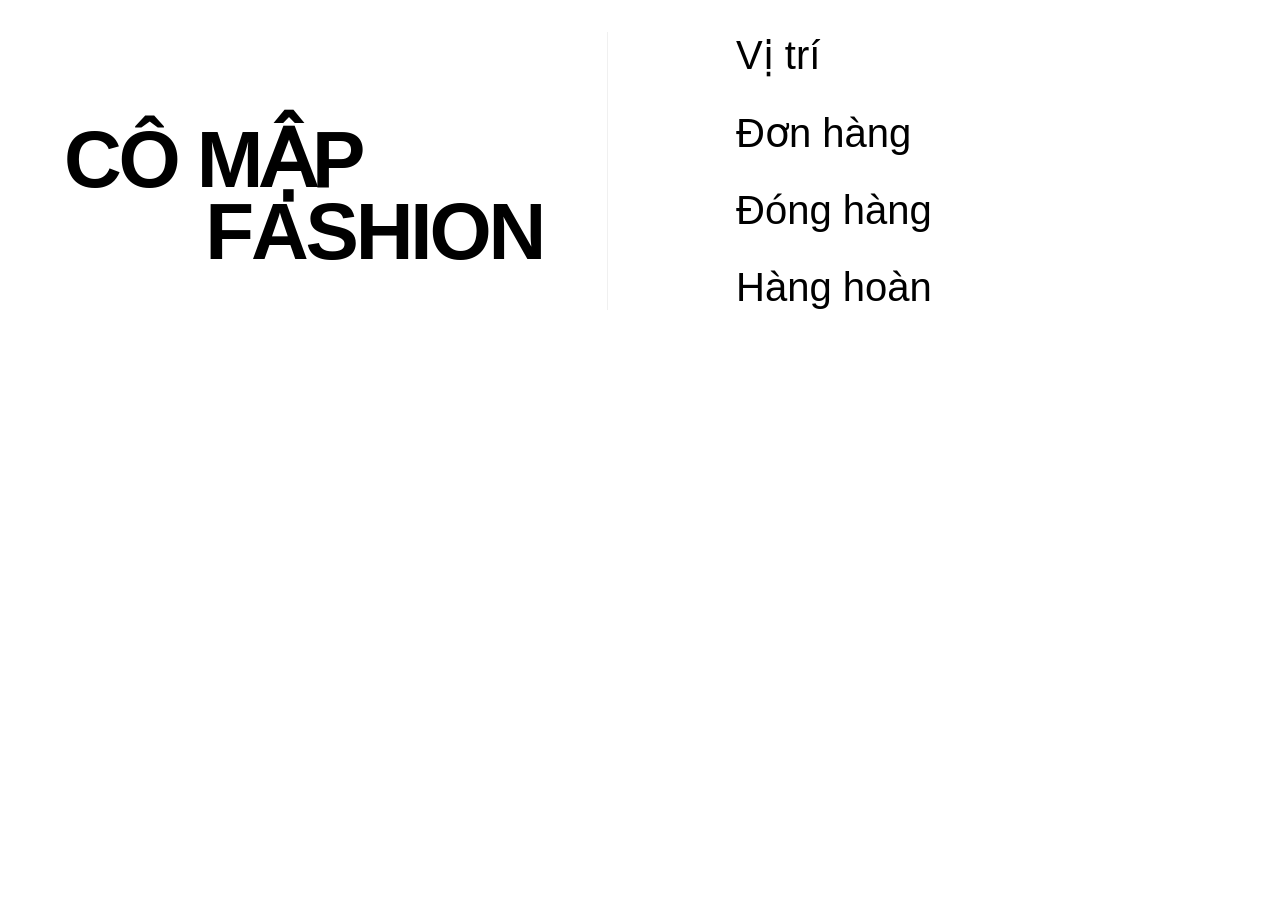
==== commit 84386239: "Add files via upload" ====
--- a/index.html
+++ b/index.html
@@ -1,346 +1,230 @@
 <!DOCTYPE html>
 <html lang="vi">
+
 <head>
   <meta charset="UTF-8" />
   <meta name="viewport" content="width=device-width, initial-scale=1.0" />
-  <title>Cô Mập Fashion - Trung tâm kho</title>
+  <title>Cô Mập Fashion - Vận Hành</title>
   <link rel="preconnect" href="https://fonts.googleapis.com">
   <link rel="preconnect" href="https://fonts.gstatic.com" crossorigin>
-  <link href="https://fonts.googleapis.com/css2?family=Inter:wght@400;500;600;700&display=swap" rel="stylesheet">
   <link rel="manifest" href="manifest.webmanifest">
-  <meta name="theme-color" content="#0f6ab5">
-  <meta name="apple-mobile-web-app-capable" content="yes">
-  <meta name="apple-mobile-web-app-status-bar-style" content="black-translucent">
-  
+  <link rel="stylesheet" href="app.css">
+  <script>
+    document.documentElement.classList.add('is-ready');
+  </script>
   <style>
-    :root {
-      --primary-color: #0f6ab5;
-      --primary-dark: #093b6b;
-      --bg-gradient-start: #e0f2fe;
-      --bg-gradient-end: #f0f9ff;
-      --card-bg: rgba(255, 255, 255, 0.85);
-      --glass-border: rgba(255, 255, 255, 0.6);
-      --shadow-sm: 0 4px 6px -1px rgba(0, 0, 0, 0.05), 0 2px 4px -1px rgba(0, 0, 0, 0.03);
-      --shadow-md: 0 10px 25px -5px rgba(15, 60, 100, 0.1);
-      --shadow-hover: 0 20px 35px -5px rgba(15, 60, 100, 0.15);
-      --radius-lg: 24px;
-      --radius-xl: 32px;
-    }
-
-    * {
-      box-sizing: border-box;
-    }
-
-    body {
-      margin: 0;
-      min-height: 100vh;
-      font-family: "Inter", -apple-system, BlinkMacSystemFont, "Segoe UI", Roboto, sans-serif;
-      background: #f8fafc;
-      color: #1e293b;
-      display: flex;
-      justify-content: center;
-      align-items: center;
-      padding: 1.5rem;
-      overflow-x: hidden;
-      -webkit-tap-highlight-color: transparent;
-      touch-action: manipulation;
-    }
-
-    main {
-      width: 100%;
-      max-width: 1000px;
+    /* Homepage Specific Styles */
+
+    /* Mobile: Stacked, Desktop: Split (handled by app.css main grid) */
+
+    .home-hero {
       display: flex;
       flex-direction: column;
-      gap: 2.5rem;
-    }
-
-    /* --- HERO SECTION --- */
-    .hero {
-      text-align: center;
+      justify-content: center;
+      align-items: flex-start;
+      height: 100%;
+    }
+
+    .brand-large {
+      font-size: 15vw;
+      /* Massive on mobile */
+      line-height: 0.9;
+      font-weight: 800;
+      letter-spacing: -0.04em;
+      margin-bottom: 1rem;
+      text-transform: uppercase;
+    }
+
+    .brand-subtitle {
+      font-size: 1.2rem;
+      font-weight: 400;
+      color: #888;
+      margin-bottom: 3rem;
+      letter-spacing: 0.02em;
+    }
+
+    .home-menu {
       display: flex;
       flex-direction: column;
-      align-items: center;
-      gap: 1rem;
-      padding: 2rem 1rem 1rem;
-    }
-
-    .logo-wrapper {
+      gap: 1.5rem;
+      align-items: flex-start;
+      justify-content: center;
+      padding-left: 2rem;
+    }
+
+    .menu-item {
+      text-decoration: none;
+      color: #000;
+      font-size: 2rem;
+      font-weight: 400;
       position: relative;
-      width: 140px;
-      height: 140px;
-      margin-bottom: 0.5rem;
-    }
-
-    .logo-mark {
-      width: 100%;
-      height: 100%;
-      object-fit: cover;
-      border-radius: 50%;
-      border: 4px solid #fff;
-      box-shadow: 0 15px 30px rgba(0, 0, 0, 0.1);
-      transition: transform 0.3s ease;
-    }
-
-    .logo-wrapper:hover .logo-mark,
-    .logo-wrapper:focus-within .logo-mark {
-      transform: scale(1.05) rotate(2deg);
-    }
-
-    .hero h1 {
-      margin: 0;
-      font-size: 1.75rem;
-      font-weight: 800;
-      color: var(--primary-dark);
-      letter-spacing: -0.02em;
-    }
-
-    .badge {
-      background: #fff;
-      color: var(--primary-color);
-      font-weight: 600;
-      padding: 0.5rem 1.25rem;
-      border-radius: 99px;
-      font-size: 0.9rem;
-      box-shadow: 0 4px 12px rgba(15, 106, 181, 0.1);
-      border: 1px solid #e2e8f0;
-      display: inline-block;
-      margin-top: -20px; /* Chồng lên logo một chút hoặc nằm ngay dưới */
-      z-index: 2;
-      position: relative;
-    }
-
-    /* --- GRID SECTION --- */
-    .grid {
-      display: grid;
-      grid-template-columns: repeat(auto-fit, minmax(320px, 1fr));
-      gap: 1.5rem;
-      padding-bottom: 2rem;
-    }
-
-    /* --- CARD DESIGN --- */
-    .tool-card {
-      position: relative;
-      text-decoration: none;
-      background: var(--card-bg);
-      backdrop-filter: blur(12px);
-      -webkit-backdrop-filter: blur(12px);
-      border: 1px solid var(--glass-border);
-      border-radius: var(--radius-lg);
-      padding: 1.75rem;
+      transition: opacity 0.3s ease;
       display: flex;
       align-items: center;
-      gap: 1.5rem;
-      box-shadow: var(--shadow-md);
-      overflow: hidden;
-      min-height: 110px;
-      transform-style: preserve-3d;
-    }
-
-    .icon-circle {
-      flex-shrink: 0;
-      width: 72px;
-      height: 72px;
-      border-radius: 20px;
-      background: #f1f5f9;
-      display: flex;
-      align-items: center;
-      justify-content: center;
-      overflow: hidden;
-      border: 1px solid rgba(255,255,255,0.5);
-    }
-
-    .icon-circle img {
+    }
+
+    .menu-item::before {
+      content: '';
+      width: 6px;
+      height: 6px;
+      background: #000;
+      border-radius: 50%;
+      position: absolute;
+      left: -20px;
+      opacity: 0;
+      transform: scale(0);
+      transition: all 0.3s cubic-bezier(0.16, 1, 0.3, 1);
+    }
+
+    .menu-item:hover {
+      opacity: 0.7;
+    }
+
+    .menu-item:hover::before {
+      opacity: 1;
+      transform: scale(1);
+      left: -15px;
+    }
+
+    /* Desktop Overrides */
+    @media (min-width: 900px) {
+      .brand-large {
+        font-size: 5rem;
+      }
+
+      .home-hero {
+        padding-right: 4rem;
+        /* Line separator between hero and menu */
+        border-right: 1px solid #f0f0f0;
+      }
+
+      .home-menu {
+        padding-left: 4rem;
+        gap: 2rem;
+      }
+
+      .menu-item {
+        font-size: 2.5rem;
+      }
+    }
+
+    /* Animation Optimization: Faster & No Delays */
+    .fade-in-up {
+      opacity: 0;
+      animation: fadeInUp 0.22s cubic-bezier(0.16, 1, 0.3, 1) forwards;
+    }
+
+    /* Rapid "Machine Gun" Stagger */
+    .delay-1 {
+      animation-delay: 0.02s;
+    }
+
+    .delay-2 {
+      animation-delay: 0.04s;
+    }
+
+    .delay-3 {
+      animation-delay: 0.06s;
+    }
+
+    .delay-4 {
+      animation-delay: 0.08s;
+    }
+
+    .page-enter {
+      animation-duration: 0.25s;
+    }
+
+    .letter {
+      animation-duration: 0.45s;
+      animation-delay: calc(0.02s * var(--i));
+    }
+
+    .load-bar {
+      position: fixed;
+      top: 0;
+      left: 0;
       width: 100%;
+      height: 2px;
+      z-index: 999;
+      background: transparent;
+      pointer-events: none;
+    }
+
+    .load-bar span {
+      display: block;
       height: 100%;
-      object-fit: cover;
-    }
-
-    .content {
-      flex: 1;
-    }
-
-    .tool-card h2 {
-      margin: 0 0 0.35rem;
-      font-size: 1.25rem;
-      font-weight: 700;
-      color: #334155;
-    }
-
-    .desc {
-      margin: 0;
-      font-size: 0.925rem;
-      color: #64748b;
-      line-height: 1.4;
-    }
-
-    .arrow-icon {
-      width: 24px;
-      height: 24px;
-      color: #cbd5e1;
-    }
-
-    /* Màu sắc riêng cho từng theme (tùy chọn nếu muốn giữ style cũ) */
-    .theme-picking .icon-circle { background: #fff1f2; }
-    .theme-location .icon-circle { background: #eff6ff; }
-    .theme-hangbom .icon-circle { background: #fff7ed; }
-    .theme-order .icon-circle { background: #f0fdf4; }
-
-    /* --- RESPONSIVE --- */
-    @media (max-width: 640px) {
-      body {
-        padding: 1rem;
-        display: block; /* Để cuộn tự nhiên trên mobile */
-      }
-      
-      .grid {
-        grid-template-columns: 1fr; /* 1 cột trên mobile */
-        gap: 1rem;
-      }
-
-      .tool-card {
-        padding: 1.25rem;
-        border-radius: 20px;
-        min-height: 100px;
-      }
-
-      .icon-circle {
-        width: 60px;
-        height: 60px;
-      }
-
-      .tool-card h2 {
-        font-size: 1.1rem;
-      }
-    }
-
-    @media (max-width: 1024px) and (min-width: 641px) {
-      body {
-        padding: 1.25rem;
-        align-items: flex-start;
-      }
-
-      main {
-        gap: 1.75rem;
-      }
-
-      .grid {
-        gap: 1.25rem;
-      }
-
-      .tool-card {
-        padding: 1.5rem;
-        border-radius: 20px;
-        min-height: 120px;
-      }
-
-      .tool-card h2 {
-        font-size: 1.2rem;
-      }
-
-      .icon-circle {
-        width: 78px;
-        height: 78px;
-      }
-    }
-
-    @media (hover: none) {
-      .tool-card {
-        transition-duration: 0.2s;
-      }
-
-      .tool-card:hover,
-      .tool-card:focus-visible {
-        transform: none;
-      }
-
-      .tool-card:active {
-        transform: scale(0.98);
-      }
-
-      .tool-card::after {
-        background: radial-gradient(circle at center, rgba(15,106,181,0.2), transparent 70%);
-      }
-    }
-
-    @media (prefers-reduced-motion: reduce) {
-      *, *::before, *::after {
-        animation-duration: 0.01ms !important;
-        animation-iteration-count: 1 !important;
-        transition-duration: 0.01ms !important;
-        scroll-behavior: auto !important;
+      width: 0;
+      background: #000;
+      animation: loadBar 0.45s ease-out forwards;
+    }
+
+    @keyframes loadBar {
+      0% {
+        width: 0;
+        opacity: 0.6;
+      }
+
+      60% {
+        width: 70%;
+        opacity: 0.8;
+      }
+
+      100% {
+        width: 100%;
+        opacity: 0;
       }
     }
   </style>
 </head>
+
 <body>
-  <main>
-    <div class="hero">
-      <div class="logo-wrapper">
-        <img src="logo.jpeg" alt="Logo Cô Mập Fashion" class="logo-mark" />
-      </div>
-      <div style="display: flex; flex-direction: column; align-items: center; gap: 8px;">
-        <h1>Cô Mập Fashion</h1>
-      </div>
-    </div>
-
-    <div class="grid" aria-label="Danh sách công cụ kho">
-      <a class="tool-card theme-location" href="location.html">
-        <div class="icon-circle">
-          <img src="location_logo.jpeg" alt="Icon vị trí" />
-        </div>
-        <div class="content">
-          <h2>Vị trí sản phẩm</h2>
-        </div>
-        <svg class="arrow-icon" fill="none" viewBox="0 0 24 24" stroke="currentColor" stroke-width="2">
-          <path stroke-linecap="round" stroke-linejoin="round" d="M9 5l7 7-7 7" />
-        </svg>
-      </a>
-
-      <a class="tool-card theme-order" href="thongtindonhang.html">
-        <div class="icon-circle">
-          <img src="thongtindonhang_logo.jpeg" alt="Icon đơn hàng" />
-        </div>
-        <div class="content">
-          <h2>Thông Tin Đơn</h2>
-        </div>
-        <svg class="arrow-icon" fill="none" viewBox="0 0 24 24" stroke="currentColor" stroke-width="2">
-          <path stroke-linecap="round" stroke-linejoin="round" d="M9 5l7 7-7 7" />
-        </svg>
-      </a>     
-
-      <a class="tool-card theme-picking" href="bochang.html">
-        <div class="icon-circle">
-          <img src="bochang_logo.jpeg" alt="Icon đóng hàng" />
-        </div>
-        <div class="content">
-          <h2>Đóng hàng</h2>
-        </div>
-        <svg class="arrow-icon" fill="none" viewBox="0 0 24 24" stroke="currentColor" stroke-width="2">
-          <path stroke-linecap="round" stroke-linejoin="round" d="M9 5l7 7-7 7" />
-        </svg>
-      </a>
-
-      <a class="tool-card theme-hangbom" href="hangbom.html">
-        <div class="icon-circle">
-          <img src="hangbom_logo.jpeg" alt="Icon hàng hoàn" />
-        </div>
-        <div class="content">
-          <h2>Kiểm tra hàng hoàn</h2>
-        </div>
-        <svg class="arrow-icon" fill="none" viewBox="0 0 24 24" stroke="currentColor" stroke-width="2">
-          <path stroke-linecap="round" stroke-linejoin="round" d="M9 5l7 7-7 7" />
-        </svg>
-      </a>
-    </div>
+  <div class="load-bar" aria-hidden="true"><span></span></div>
+  <main class="page-enter">
+    <!-- Left Column: Brand Hero -->
+    <section class="home-hero fade-in-up">
+      <h1 class="brand-large" style="display: flex; flex-direction: column; width: 100%;">
+        <span>CÔ MẬP</span>
+        <span style="align-self: flex-end;">FASHION</span>
+      </h1>
+
+    </section>
+
+    <!-- Right Column: Navigation Grid -->
+    <nav class="home-menu">
+      <a href="location.html" class="menu-item fade-in-up delay-1">Vị trí</a>
+      <a href="thongtindonhang.html" class="menu-item fade-in-up delay-2">Đơn hàng</a>
+      <a href="bochang.html" class="menu-item fade-in-up delay-3">Đóng hàng</a>
+      <a href="hangbom.html" class="menu-item fade-in-up delay-4">Hàng hoàn</a>
+    </nav>
+
+    <!-- Footer Hidden on Desktop via CSS -->
+    <footer>&copy; <span id="year"></span> Kho vận hành.</footer>
   </main>
+
   <script>
+    document.getElementById('year').textContent = new Date().getFullYear();
+
+    // Split Brand Text into Letters for Wave Animation
+    const brandSpans = document.querySelectorAll('.brand-large > span');
+    brandSpans.forEach(span => {
+      const text = span.textContent.trim();
+      span.innerHTML = text.split('').map((char, index) =>
+        char === ' ' ? '&nbsp;' : `<span class="letter" style="--i:${index}">${char}</span>`
+      ).join('');
+    });
+
+    const loadBar = document.querySelector('.load-bar');
+    if (loadBar) {
+      setTimeout(() => loadBar.remove(), 650);
+    }
+
     if ('serviceWorker' in navigator) {
       window.addEventListener('load', function () {
-        navigator.serviceWorker.register('sw.js').catch(function (error) {
-          console.error('Service worker đăng ký thất bại:', error);
-        });
+        navigator.serviceWorker.register('sw.js').catch(console.error);
       });
     }
   </script>
 </body>
+
 </html>
--- a/app.css
+++ b/app.css
@@ -0,0 +1,732 @@
+:root {
+    --font-main: "Inter", sans-serif;
+    --color-bg: #ffffff;
+    --color-fg: #000000;
+    --color-gray: #888888;
+    --color-light-gray: #f2f2f2;
+    --radius-sm: 8px;
+    --ease-smooth: cubic-bezier(0.16, 1, 0.3, 1);
+}
+
+* {
+    box-sizing: border-box;
+    -webkit-tap-highlight-color: transparent;
+}
+
+[hidden],
+.hidden {
+    display: none !important;
+}
+
+body {
+    margin: 0;
+    font-family: var(--font-main);
+    background: var(--color-bg);
+    color: var(--color-fg);
+    min-height: 100vh;
+    -webkit-font-smoothing: antialiased;
+    display: flex;
+    flex-direction: column;
+}
+
+/* No more animated mesh */
+body::before,
+body::after {
+    display: none;
+}
+
+/* --- App Structure --- */
+main {
+    width: 100%;
+    max-width: 1400px;
+    margin: 0 auto;
+    padding: 1.5rem;
+    display: flex;
+    flex-direction: column;
+    flex: 1;
+}
+
+/* --- Tables (Minimal) --- */
+.clean-table {
+    width: 100%;
+    border-collapse: collapse;
+    font-size: 0.9rem;
+}
+
+.clean-table th {
+    text-align: left;
+    font-weight: 500;
+    color: #888;
+    padding: 0.75rem 0;
+    border-bottom: 1px solid #eee;
+    font-size: 0.8rem;
+    text-transform: uppercase;
+    letter-spacing: 0.05em;
+}
+
+.clean-table td {
+    padding: 1rem 0;
+    border-bottom: 1px solid #f9f9f9;
+}
+
+.clean-table tr:last-child td {
+    border-bottom: none;
+}
+
+/* --- Top Header (Minimal) --- */
+/* --- Top Header (Minimal) --- */
+.topbar {
+    position: absolute;
+    top: 0;
+    left: 0;
+    width: 100%;
+    padding: 0.5rem 1.5rem;
+    z-index: 50;
+    display: flex;
+    justify-content: flex-end;
+    align-items: center;
+    border-bottom: none;
+    pointer-events: none;
+    /* Let clicks pass through empty areas */
+}
+
+.header-nav {
+    display: flex;
+    gap: 1.5rem;
+    pointer-events: auto;
+    /* Enable clicks */
+}
+
+.header-link {
+    text-decoration: none;
+    color: #000;
+    font-size: 0.95rem;
+    font-weight: 500;
+    position: relative;
+    transition: opacity 0.2s;
+    display: flex;
+    align-items: center;
+}
+
+.header-link::before {
+    content: '';
+    width: 4px;
+    height: 4px;
+    background: #000;
+    border-radius: 50%;
+    position: absolute;
+    left: -10px;
+    opacity: 0;
+    transform: scale(0);
+    transition: all 0.2s cubic-bezier(0.16, 1, 0.3, 1);
+}
+
+.header-link:hover {
+    opacity: 0.7;
+}
+
+.header-link:hover::before,
+.header-link.active::before {
+    opacity: 1;
+    transform: scale(1);
+}
+
+/* Hide header nav on small mobile if needed, or keep for consistency */
+@media (max-width: 600px) {
+    .header-nav {
+        display: none;
+        /* User might want it, but space is tight. Let's hide on very small screens or stack? User didn't specify mobile behavior, defaulting to hidden on small screens to avoid clutter overlapping the Home icon or title. */
+    }
+}
+
+.topbar>* {
+    pointer-events: auto;
+    /* Re-enable clicks on children */
+}
+
+.brand {
+    font-size: 1.1rem;
+    font-weight: 500;
+    letter-spacing: -0.02em;
+    text-transform: uppercase;
+    text-decoration: none;
+    color: inherit;
+    display: flex;
+    align-items: center;
+    gap: 0.5rem;
+}
+
+.brand svg {
+    width: 48px;
+    height: 48px;
+    stroke-width: 1.5;
+}
+
+/* --- Form: Minimal Line --- */
+.lookup-form {
+    width: 100%;
+    margin-bottom: 2rem;
+    position: relative;
+}
+
+.input-group {
+    display: flex;
+    gap: 1rem;
+    align-items: center;
+    border-bottom: 1px solid #e5e5e5;
+    padding-bottom: 0.5rem;
+    transition: border-color 0.3s;
+}
+
+.input-group:focus-within {
+    border-color: #000;
+}
+
+form {
+    display: flex;
+    flex-direction: column;
+    gap: 1rem;
+}
+
+input[type="text"] {
+    flex: 1;
+    width: 100%;
+    border: none;
+    border-bottom: 1px solid #e5e5e5;
+    background: transparent;
+    font-family: inherit;
+    font-size: 1.5rem;
+    font-weight: 300;
+    color: #000;
+    padding: 0.5rem 0;
+    border-radius: 0;
+    outline: none;
+    text-align: center;
+}
+
+input[type="text"]::placeholder {
+    color: #ccc;
+    font-weight: 300;
+}
+
+input[type="text"]:focus {
+    border-bottom-color: #000;
+}
+
+button[type="submit"] {
+    background: #000;
+    color: #fff;
+    border: none;
+    padding: 1rem 1.5rem;
+    border-radius: 99px;
+    font-size: 0.9rem;
+    font-weight: 500;
+    cursor: pointer;
+    width: 100%;
+    transition: transform 0.2s, opacity 0.2s;
+}
+
+button[type="submit"]:hover {
+    transform: scale(1.02);
+}
+
+button[type="submit"]:active {
+    transform: scale(0.98);
+}
+
+/* Loading state for button */
+button[type="submit"].loading {
+    opacity: 0.7;
+    cursor: wait;
+}
+
+/* --- Result Layout --- */
+.result-card {
+    display: grid;
+    grid-template-columns: 1fr;
+    gap: 2rem;
+    width: 100%;
+    margin-top: 1rem;
+}
+
+/* --- IMAGE: The Hero (3:4 Ratio) --- */
+.product-card {
+    width: 100%;
+    display: flex;
+    justify-content: center;
+}
+
+.product-visual {
+    width: 100%;
+    aspect-ratio: 3 / 4;
+    position: relative;
+    background: #f9f9f9;
+    border-radius: var(--radius-sm);
+    overflow: hidden;
+}
+
+.product-visual img {
+    width: 100%;
+    height: 100%;
+    object-fit: cover;
+    display: block;
+    transition: transform 0.7s cubic-bezier(0.16, 1, 0.3, 1);
+}
+
+.product-visual:hover img {
+    transform: scale(1.03);
+}
+
+.placeholder {
+    width: 100%;
+    height: 100%;
+    display: flex;
+    align-items: center;
+    justify-content: center;
+    color: #ddd;
+    font-size: 2rem;
+    font-weight: 300;
+    letter-spacing: 0.1em;
+}
+
+/* --- INFO / LOCATION --- */
+.location-panel {
+    padding: 1rem 0;
+    text-align: center;
+}
+
+.location-panel-header {
+    margin-bottom: 2rem;
+}
+
+.location-label {
+    font-size: 0.85rem;
+    text-transform: uppercase;
+    letter-spacing: 0.05em;
+    color: var(--color-gray);
+    margin-bottom: 1rem;
+}
+
+.location-text {
+    font-size: 3rem;
+    font-weight: 300;
+    line-height: 1.1;
+    margin: 0;
+    letter-spacing: -0.03em;
+    word-break: break-word;
+}
+
+.location-editor {
+    display: flex;
+    flex-direction: column;
+    gap: 1rem;
+}
+
+.location-editor textarea {
+    width: 100%;
+    border: 1px solid #e5e5e5;
+    background: #fafafa;
+    padding: 1rem;
+    font-family: inherit;
+    font-size: 1.1rem;
+    border-radius: var(--radius-sm);
+    resize: vertical;
+    outline: none;
+}
+
+.location-editor textarea:focus {
+    border-color: #000;
+    background: #fff;
+}
+
+.location-actions {
+    display: flex;
+    justify-content: center;
+    gap: 1rem;
+    margin-top: 1rem;
+}
+
+/* Minimal Buttons */
+.ghost-btn {
+    background: transparent;
+    border: 1px solid #e5e5e5;
+    padding: 0.6rem 1.2rem;
+    border-radius: 99px;
+    font-size: 0.85rem;
+    cursor: pointer;
+    transition: 0.2s;
+    margin-top: 1rem;
+    display: inline-block;
+    color: inherit;
+    text-decoration: none;
+}
+
+.ghost-btn:hover {
+    border-color: #000;
+}
+
+.primary-btn {
+    background: #000;
+    color: #fff;
+    border: none;
+    padding: 0.8rem 1.5rem;
+    border-radius: 6px;
+    font-size: 0.95rem;
+    cursor: pointer;
+}
+
+.neutral-btn {
+    background: transparent;
+    border: none;
+    color: #666;
+    padding: 0.8rem 1.5rem;
+    cursor: pointer;
+    text-decoration: underline;
+}
+
+/* Status Bar (Toast) */
+.status-bar {
+    position: fixed;
+    bottom: 2rem;
+    left: 50%;
+    transform: translateX(-50%);
+    background: #000;
+    color: #fff;
+    padding: 0.8rem 1.5rem;
+    border-radius: 99px;
+    font-size: 0.9rem;
+    z-index: 100;
+    animation: toastUp 0.4s cubic-bezier(0.16, 1, 0.3, 1);
+    box-shadow: 0 10px 30px rgba(0, 0, 0, 0.15);
+}
+
+.status-bar[data-variant="error"] {
+    background: #E53935;
+}
+
+.status-bar[data-variant="loading"] {
+    background: #333;
+}
+
+@keyframes toastUp {
+    from {
+        transform: translate(-50%, 100%);
+        opacity: 0;
+    }
+
+    to {
+        transform: translate(-50%, 0);
+        opacity: 1;
+    }
+}
+
+footer {
+    text-align: center;
+    font-size: 0.8rem;
+    color: #ccc;
+    margin-top: 4rem;
+    padding-bottom: 2rem;
+}
+
+/* --- MEDIA QUERIES --- */
+/* DESKTOP (Split Layout) */
+@media (min-width: 900px) {
+    body {
+        height: 100vh;
+        overflow: hidden;
+        align-items: center;
+        justify-content: center;
+    }
+
+    main {
+        display: grid;
+        grid-template-columns: 1fr 1fr;
+        grid-template-rows: auto auto 1fr;
+        column-gap: 5vw;
+        row-gap: 1.5rem;
+        align-items: center;
+        padding: 2rem 4rem;
+        max-width: 1400px;
+        height: 100%;
+        max-height: 900px;
+    }
+
+    .topbar {
+        grid-column: 1 / -1;
+        margin-bottom: 0;
+        border-bottom: none;
+        padding-bottom: 0;
+    }
+
+    .lookup-form {
+        grid-column: 1 / -1;
+        max-width: 600px;
+        margin: 0 auto;
+        width: 100%;
+    }
+
+    form {
+        flex-direction: row;
+        border-bottom: 1px solid #e5e5e5;
+        padding-bottom: 0;
+        margin-bottom: 0;
+    }
+
+    input[type="text"] {
+        border-bottom: none;
+        text-align: left;
+        font-size: 1.8rem;
+        padding: 0.5rem 0;
+    }
+
+    button[type="submit"] {
+        width: auto;
+        margin: 0;
+    }
+
+    input[type="text"]:focus {
+        border-bottom: none;
+    }
+
+    form:focus-within {
+        border-bottom-color: #000;
+    }
+
+    .result-card {
+        grid-column: 1 / -1;
+        grid-template-columns: 1fr 1fr;
+        gap: 4vw;
+        margin-top: 1rem;
+        height: 100%;
+        min-height: 0;
+        align-items: center;
+    }
+
+    .product-card {
+        justify-content: flex-end;
+        height: 100%;
+        max-height: 55vh;
+    }
+
+    .product-visual {
+        margin: 0;
+        width: auto;
+        height: 100%;
+        aspect-ratio: 3/4;
+        max-width: none;
+    }
+
+    .location-panel {
+        position: static;
+        padding-top: 0;
+        text-align: left;
+    }
+
+    .location-text {
+        font-size: 4rem;
+    }
+
+    .location-actions {
+        justify-content: flex-start;
+    }
+
+    .ghost-btn {
+        margin-top: 2rem;
+    }
+
+    footer {
+        display: none;
+    }
+}
+
+/* MOBILE (Stacked) */
+@media (max-width: 899px) {
+    main {
+        padding: 1rem 1rem;
+    }
+
+    .lookup-form {
+        margin-bottom: 1.5rem;
+    }
+
+    input[type="text"] {
+        font-size: 1.5rem;
+    }
+
+    .result-card {
+        display: flex;
+        flex-direction: column;
+        position: relative;
+        gap: 0;
+    }
+
+    .product-card {
+        order: 1;
+        margin-bottom: 0;
+    }
+
+    .product-visual {
+        border-radius: 16px;
+    }
+
+    /* Sticky / Fixed Location Panel */
+    .location-panel {
+        position: fixed;
+        top: 1rem;
+        right: 1rem;
+        z-index: 900;
+        background: rgba(255, 255, 255, 0.95);
+        backdrop-filter: blur(12px);
+        -webkit-backdrop-filter: blur(12px);
+        padding: 0.75rem 1rem;
+        border-radius: 16px;
+        box-shadow: 0 4px 20px rgba(0, 0, 0, 0.1);
+        border: 1px solid rgba(0, 0, 0, 0.05);
+        text-align: right;
+        min-width: auto;
+        display: flex;
+        flex-direction: column;
+        align-items: flex-end;
+        gap: 0;
+    }
+
+    .location-panel-header {
+        display: flex;
+        flex-direction: column;
+        align-items: flex-end;
+    }
+
+    .location-label {
+        font-size: 0.65rem;
+        margin: 0;
+        color: #666;
+        line-height: 1;
+    }
+
+    .location-text {
+        font-size: 1.5rem;
+        margin: 0;
+        line-height: 1.2;
+    }
+
+    .ghost-btn {
+        /* for mobile */
+        display: block;
+        font-size: 0.7rem;
+        padding: 0;
+        margin-top: 2px;
+        border: none;
+        background: none;
+        text-decoration: underline;
+        color: #999;
+    }
+
+    .location-panel:has(.location-editor:not([hidden])) {
+        position: fixed;
+        inset: 0;
+        margin: auto;
+        width: 85%;
+        max-width: 350px;
+        height: fit-content;
+        max-height: 80vh;
+        transform: none;
+        background: #fff;
+        backdrop-filter: none;
+        border-radius: 24px;
+        box-shadow: 0 25px 50px -12px rgba(0, 0, 0, 0.25);
+        padding: 2rem;
+        text-align: center;
+        z-index: 1000;
+        align-items: center;
+        justify-content: center;
+    }
+
+    .location-panel:has(.location-editor:not([hidden])) .location-panel-header {
+        display: none;
+    }
+
+    .location-panel:has(.location-editor:not([hidden]))::before {
+        content: "";
+        position: fixed;
+        inset: -100vmax;
+        background: rgba(0, 0, 0, 0.5);
+        z-index: -1;
+    }
+}
+
+@keyframes fadeInUp {
+    from {
+        opacity: 0;
+        transform: translateY(20px);
+    }
+
+    to {
+        opacity: 1;
+        transform: translateY(0);
+    }
+}
+
+.result-card:not([hidden]) {
+    animation: fadeInUp 0.5s var(--ease-smooth);
+}
+
+/* --- Global Perceived Performance Animations --- */
+
+@keyframes slideUpFade {
+    from {
+        opacity: 0;
+        transform: translateY(15px) scale(0.98);
+    }
+
+    to {
+        opacity: 1;
+        transform: translateY(0) scale(1);
+    }
+}
+
+@keyframes shimmerPulse {
+    0% {
+        background-position: -200% 0;
+    }
+
+    100% {
+        background-position: 200% 0;
+    }
+}
+
+.page-enter {
+    animation: slideUpFade 0.5s cubic-bezier(0.2, 0.8, 0.2, 1) forwards;
+}
+
+/* Apply shimmer to visual containers acting as placeholders */
+.loading-shimmer {
+    background: linear-gradient(90deg, #f0f0f0 25%, #fafafa 50%, #f0f0f0 75%);
+    background-size: 200% 100%;
+    animation: shimmerPulse 1.5s 1 forwards;
+}
+
+/* --- Text Wave Animation --- */
+@keyframes textWave {
+
+    0%,
+    100% {
+        transform: translateY(0);
+    }
+
+    50% {
+        transform: translateY(-15px);
+    }
+}
+
+.brand-large span {
+    display: inline-block;
+
+    /* Allow transform on letters */
+}
+
+/* Dynamic Letter Class for split text */
+.letter {
+    display: inline-block;
+    animation: textWave 1.5s ease-in-out 1 forwards;
+    animation-delay: calc(0.05s * var(--i));
+}
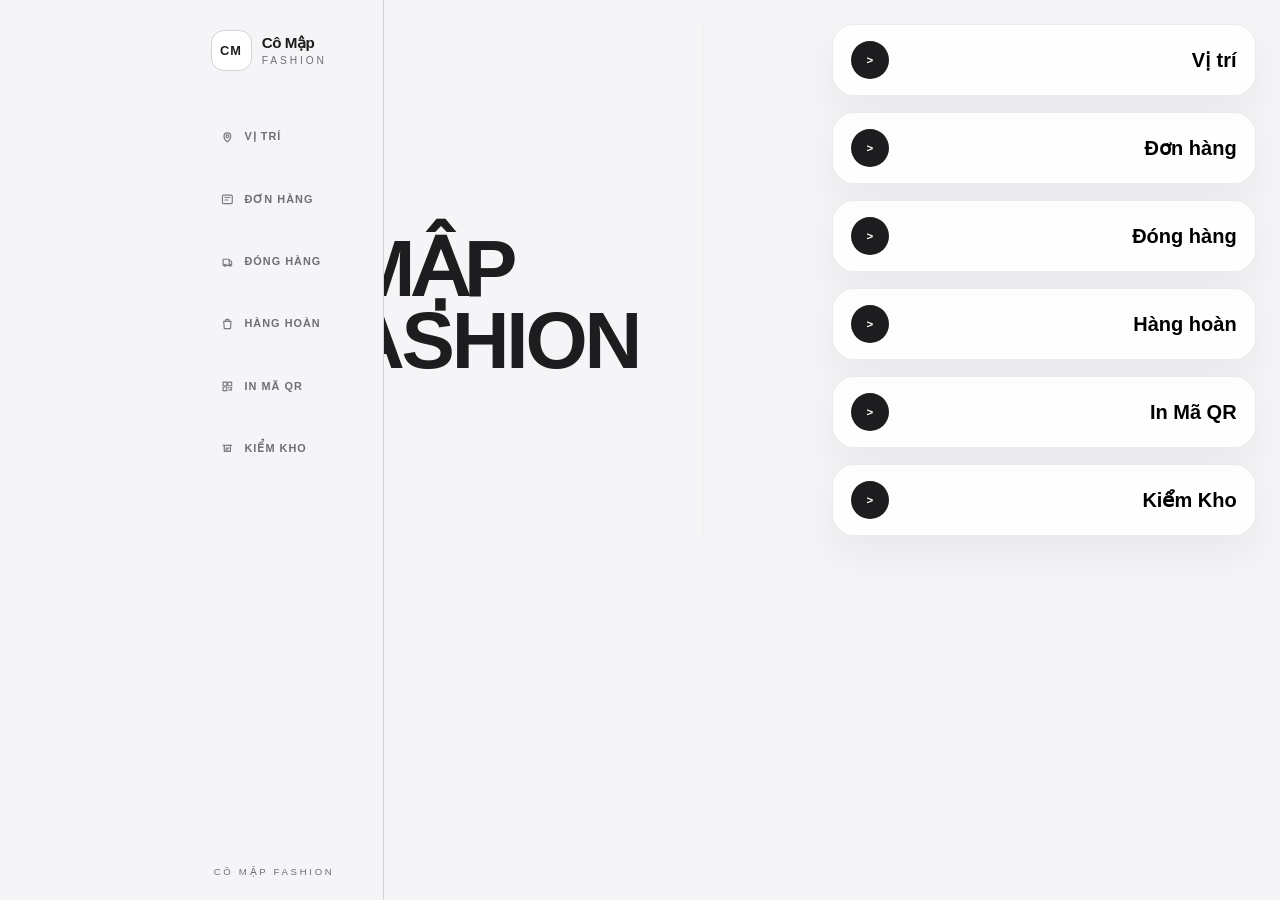
==== commit 30c7b958: "Add files via upload" ====
--- a/index.html
+++ b/index.html
@@ -23,6 +23,7 @@
       justify-content: center;
       align-items: flex-start;
       height: 100%;
+      gap: 1rem;
     }
 
     .brand-large {
@@ -46,44 +47,83 @@
     .home-menu {
       display: flex;
       flex-direction: column;
-      gap: 1.5rem;
-      align-items: flex-start;
+      gap: 0.9rem;
+      align-items: stretch;
       justify-content: center;
-      padding-left: 2rem;
+      padding-left: 0;
+      width: 100%;
+      max-width: 32rem;
     }
 
     .menu-item {
       text-decoration: none;
       color: #000;
-      font-size: 2rem;
-      font-weight: 400;
+      font-size: clamp(1.05rem, 4vw, 1.35rem);
+      font-weight: 600;
       position: relative;
-      transition: opacity 0.3s ease;
+      transition: transform 0.2s ease, border-color 0.2s ease, background-color 0.2s ease;
       display: flex;
       align-items: center;
+      justify-content: space-between;
+      min-height: 64px;
+      padding: 1rem 1.15rem;
+      border-radius: 22px;
+      border: 1px solid rgba(29, 29, 31, 0.08);
+      background: rgba(255, 255, 255, 0.84);
+      box-shadow: 0 18px 40px rgba(29, 29, 31, 0.06);
     }
 
     .menu-item::before {
-      content: '';
-      width: 6px;
-      height: 6px;
-      background: #000;
-      border-radius: 50%;
-      position: absolute;
-      left: -20px;
-      opacity: 0;
-      transform: scale(0);
-      transition: all 0.3s cubic-bezier(0.16, 1, 0.3, 1);
+      content: '>';
+      display: inline-flex;
+      align-items: center;
+      justify-content: center;
+      width: 38px;
+      height: 38px;
+      border-radius: 999px;
+      background: #1d1d1f;
+      color: #fff;
+      font-size: 0.72rem;
+      font-weight: 700;
+      letter-spacing: 0.08em;
+      text-transform: uppercase;
     }
 
     .menu-item:hover {
-      opacity: 0.7;
-    }
-
-    .menu-item:hover::before {
-      opacity: 1;
-      transform: scale(1);
-      left: -15px;
+      transform: translateY(-1px);
+      border-color: rgba(29, 29, 31, 0.16);
+      background: #fff;
+    }
+
+    .quick-resume {
+      display: none;
+      text-decoration: none;
+      color: #000;
+      border: 1px solid rgba(29, 29, 31, 0.08);
+      border-radius: 24px;
+      padding: 1rem 1.25rem;
+      margin-bottom: 0.2rem;
+      background: rgba(255, 255, 255, 0.86);
+      box-shadow: 0 18px 40px rgba(29, 29, 31, 0.06);
+    }
+
+    .quick-resume.visible {
+      display: block;
+    }
+
+    .quick-resume-label {
+      display: block;
+      font-size: 0.76rem;
+      text-transform: uppercase;
+      letter-spacing: 0.12em;
+      color: #888;
+      margin-bottom: 0.35rem;
+    }
+
+    .quick-resume-title {
+      display: block;
+      font-size: 1.1rem;
+      font-weight: 600;
     }
 
     /* Desktop Overrides */
@@ -100,11 +140,26 @@
 
       .home-menu {
         padding-left: 4rem;
-        gap: 2rem;
+        gap: 1rem;
       }
 
       .menu-item {
-        font-size: 2.5rem;
+        font-size: 1.25rem;
+      }
+    }
+
+    @media (max-width: 899px) {
+      .home-hero {
+        padding-top: 0.25rem;
+      }
+
+      .brand-large {
+        font-size: clamp(3.5rem, 15vw, 5.5rem);
+        margin-bottom: 0;
+      }
+
+      .home-menu {
+        margin-top: 1rem;
       }
     }
 
@@ -129,6 +184,14 @@
 
     .delay-4 {
       animation-delay: 0.08s;
+    }
+
+    .delay-5 {
+      animation-delay: 0.1s;
+    }
+
+    .delay-6 {
+      animation-delay: 0.12s;
     }
 
     .page-enter {
@@ -178,9 +241,51 @@
   </style>
 </head>
 
-<body>
+<body class="home-page">
   <div class="load-bar" aria-hidden="true"><span></span></div>
   <main class="page-enter">
+    <div class="topbar">
+      <div class="sidebar-brand">
+        <span class="sidebar-brand-mark">CM</span>
+        <div class="sidebar-brand-text">
+          <strong>Cô Mập</strong>
+          <span>Fashion</span>
+        </div>
+        <span class="mobile-page-title">Trang chủ</span>
+        <button class="mobile-nav-toggle" type="button" aria-label="Mở menu" aria-expanded="false">
+          <svg viewBox="0 0 24 24" aria-hidden="true"><path d="M4 7h16"></path><path d="M4 12h16"></path><path d="M4 17h16"></path></svg>
+        </button>
+      </div>
+      <nav class="header-nav" aria-label="Điều hướng">
+        <a href="location.html" class="header-link">
+          <svg viewBox="0 0 24 24" aria-hidden="true"><path d="M12 21s-5.5-4.2-5.5-9.25A5.5 5.5 0 0 1 12 6.25a5.5 5.5 0 0 1 5.5 5.5C17.5 16.8 12 21 12 21Z"></path><circle cx="12" cy="11.75" r="2.25"></circle></svg>
+          <span class="nav-text">Vị trí</span>
+        </a>
+        <a href="thongtindonhang.html" class="header-link">
+          <svg viewBox="0 0 24 24" aria-hidden="true"><rect x="4" y="5" width="16" height="14" rx="2"></rect><path d="M8 9h8"></path><path d="M8 13h5"></path></svg>
+          <span class="nav-text">Đơn hàng</span>
+        </a>
+        <a href="bochang.html" class="header-link">
+          <svg viewBox="0 0 24 24" aria-hidden="true"><path d="M5 8.5h10v10H5z"></path><path d="M15 11h2.5l1.5 2v5H15"></path><circle cx="8.5" cy="18.5" r="1.5"></circle><circle cx="16.5" cy="18.5" r="1.5"></circle></svg>
+          <span class="nav-text">Đóng hàng</span>
+        </a>
+        <a href="hangbom.html" class="header-link">
+          <svg viewBox="0 0 24 24" aria-hidden="true"><path d="M8 7h8"></path><path d="M9 7V5.5A1.5 1.5 0 0 1 10.5 4h3A1.5 1.5 0 0 1 15 5.5V7"></path><path d="M6 7h12l-1 12H7L6 7Z"></path></svg>
+          <span class="nav-text">Hàng hoàn</span>
+        </a>
+        <a href="inmaqr.html" class="header-link">
+          <svg viewBox="0 0 24 24" aria-hidden="true"><rect x="5" y="5" width="6" height="6"></rect><rect x="13" y="5" width="6" height="6"></rect><rect x="5" y="13" width="6" height="6"></rect><path d="M14 14h1"></path><path d="M18 14h1"></path><path d="M14 18h5"></path><path d="M18 15v3"></path></svg>
+          <span class="nav-text">In Mã QR</span>
+        </a>
+        <a href="kiemkho.html" class="header-link">
+          <svg viewBox="0 0 24 24" aria-hidden="true"><path d="M5 7h14"></path><path d="M7 7v10h10V7"></path><path d="M9.5 11.5h5"></path><path d="M9.5 14.5h3"></path></svg>
+          <span class="nav-text">Kiểm Kho</span>
+        </a>
+      </nav>
+      <div class="sidebar-meta">Cô Mập Fashion</div>
+    </div>
+    <button class="mobile-nav-backdrop" type="button" aria-label="Đóng menu"></button>
+
     <!-- Left Column: Brand Hero -->
     <section class="home-hero fade-in-up">
       <h1 class="brand-large" style="display: flex; flex-direction: column; width: 100%;">
@@ -192,10 +297,16 @@
 
     <!-- Right Column: Navigation Grid -->
     <nav class="home-menu">
+      <a id="quick-resume-link" class="quick-resume" href="#">
+        <span class="quick-resume-label">Tiếp tục công việc</span>
+        <span id="quick-resume-title" class="quick-resume-title">Mở lại màn gần nhất</span>
+      </a>
       <a href="location.html" class="menu-item fade-in-up delay-1">Vị trí</a>
       <a href="thongtindonhang.html" class="menu-item fade-in-up delay-2">Đơn hàng</a>
       <a href="bochang.html" class="menu-item fade-in-up delay-3">Đóng hàng</a>
       <a href="hangbom.html" class="menu-item fade-in-up delay-4">Hàng hoàn</a>
+      <a href="inmaqr.html" class="menu-item fade-in-up delay-5">In Mã QR</a>
+      <a href="kiemkho.html" class="menu-item fade-in-up delay-6">Kiểm Kho</a>
     </nav>
 
     <!-- Footer Hidden on Desktop via CSS -->
@@ -203,6 +314,38 @@
   </main>
 
   <script>
+    (() => {
+      const topbar = document.querySelector('.topbar');
+      const toggle = document.querySelector('.mobile-nav-toggle');
+      const nav = document.querySelector('.header-nav');
+      const backdrop = document.querySelector('.mobile-nav-backdrop');
+      if (!topbar || !toggle || !nav || !backdrop) return;
+      const closeMenu = () => {
+        topbar.classList.remove('nav-open');
+        document.body.classList.remove('mobile-nav-open');
+        toggle.setAttribute('aria-expanded', 'false');
+      };
+      const openMenu = () => {
+        topbar.classList.add('nav-open');
+        document.body.classList.add('mobile-nav-open');
+        toggle.setAttribute('aria-expanded', 'true');
+      };
+      toggle.addEventListener('click', () => {
+        if (topbar.classList.contains('nav-open')) closeMenu();
+        else openMenu();
+      });
+      backdrop.addEventListener('click', closeMenu);
+      nav.addEventListener('click', (event) => {
+        if (event.target.closest('a')) closeMenu();
+      });
+      window.addEventListener('resize', () => {
+        if (window.innerWidth > 899) closeMenu();
+      });
+      document.addEventListener('keydown', (event) => {
+        if (event.key === 'Escape') closeMenu();
+      });
+    })();
+
     document.getElementById('year').textContent = new Date().getFullYear();
 
     // Split Brand Text into Letters for Wave Animation
@@ -219,6 +362,32 @@
       setTimeout(() => loadBar.remove(), 650);
     }
 
+    const LAST_PAGE_KEY = 'cmf:lastPage';
+    const pageTitles = {
+      'location.html': 'Vị trí',
+      'thongtindonhang.html': 'Đơn hàng',
+      'bochang.html': 'Đóng hàng',
+      'hangbom.html': 'Hàng hoàn',
+      'inmaqr.html': 'In Mã QR',
+      'kiemkho.html': 'Kiểm Kho',
+    };
+
+    document.querySelectorAll('a[href$=".html"]').forEach((link) => {
+      link.addEventListener('click', () => {
+        const href = link.getAttribute('href');
+        if (pageTitles[href]) localStorage.setItem(LAST_PAGE_KEY, href);
+      });
+    });
+
+    const quickResumeLink = document.getElementById('quick-resume-link');
+    const quickResumeTitle = document.getElementById('quick-resume-title');
+    const lastPage = localStorage.getItem(LAST_PAGE_KEY);
+    if (quickResumeLink && quickResumeTitle && lastPage && pageTitles[lastPage]) {
+      quickResumeLink.href = lastPage;
+      quickResumeTitle.textContent = pageTitles[lastPage];
+      quickResumeLink.classList.add('visible');
+    }
+
     if ('serviceWorker' in navigator) {
       window.addEventListener('load', function () {
         navigator.serviceWorker.register('sw.js').catch(console.error);
--- a/app.css
+++ b/app.css
@@ -1,11 +1,36 @@
 :root {
     --font-main: "Inter", sans-serif;
-    --color-bg: #ffffff;
-    --color-fg: #000000;
-    --color-gray: #888888;
-    --color-light-gray: #f2f2f2;
+    --color-bg: #F5F5F7;
+    --color-fg: #1D1D1F;
+    --color-gray: #6E6E73;
+    --color-light-gray: #FFFFFF;
+    --color-warm: #D2D2D7;
+    --color-accent: #0071E3;
     --radius-sm: 8px;
+    --radius-md: 18px;
+    --radius-lg: 24px;
+    --surface: rgba(255, 255, 255, 0.92);
+    --surface-strong: #FFFFFF;
+    --surface-border: rgba(29, 29, 31, 0.1);
+    --surface-shadow: 0 18px 40px rgba(29, 29, 31, 0.08);
+    --tap-size: 48px;
+    --content-max: 1400px;
+    --shell-pad-x: clamp(1rem, 2vw, 1.5rem);
+    --shell-pad-y: clamp(1rem, 2vw, 1.5rem);
     --ease-smooth: cubic-bezier(0.16, 1, 0.3, 1);
+    --sidebar-width: clamp(180px, 15vw, 240px);
+    --nav-bg: #F5F5F7;
+    --nav-border: #D2D2D7;
+    --nav-card: #FFFFFF;
+    --nav-text: #6E6E73;
+    --nav-text-strong: #1D1D1F;
+    --nav-subtext: #6E6E73;
+    --nav-hover-text: #1D1D1F;
+    --nav-hover-bg: #FFFFFF;
+    --nav-active: #0071E3;
+    --nav-active-bg: #FFFFFF;
+    --nav-meta: #6E6E73;
+    --nav-shadow: none;
 }
 
 * {
@@ -27,6 +52,7 @@
     -webkit-font-smoothing: antialiased;
     display: flex;
     flex-direction: column;
+    text-rendering: optimizeLegibility;
 }
 
 /* No more animated mesh */
@@ -38,9 +64,9 @@
 /* --- App Structure --- */
 main {
     width: 100%;
-    max-width: 1400px;
-    margin: 0 auto;
-    padding: 1.5rem;
+    max-width: var(--content-max);
+    margin: 0 auto 0 var(--sidebar-width);
+    padding: var(--shell-pad-y) var(--shell-pad-x);
     display: flex;
     flex-direction: column;
     flex: 1;
@@ -56,9 +82,9 @@
 .clean-table th {
     text-align: left;
     font-weight: 500;
-    color: #888;
+    color: var(--color-gray);
     padding: 0.75rem 0;
-    border-bottom: 1px solid #eee;
+    border-bottom: 1px solid var(--color-warm);
     font-size: 0.8rem;
     text-transform: uppercase;
     letter-spacing: 0.05em;
@@ -66,7 +92,11 @@
 
 .clean-table td {
     padding: 1rem 0;
-    border-bottom: 1px solid #f9f9f9;
+    border-bottom: 1px solid var(--color-warm);
+}
+
+.clean-table tr {
+    min-height: var(--tap-size);
 }
 
 .clean-table tr:last-child td {
@@ -76,72 +106,210 @@
 /* --- Top Header (Minimal) --- */
 /* --- Top Header (Minimal) --- */
 .topbar {
-    position: absolute;
+    position: fixed;
     top: 0;
     left: 0;
-    width: 100%;
-    padding: 0.5rem 1.5rem;
+    bottom: 0;
+    width: var(--sidebar-width);
+    padding: clamp(1.25rem, 2vw, 2rem) clamp(0.8rem, 1.2vw, 1.25rem) clamp(1rem, 1.8vw, 1.5rem);
     z-index: 50;
-    display: flex;
-    justify-content: flex-end;
+    display: grid;
+    grid-template-rows: auto 1fr auto;
+    align-items: stretch;
+    row-gap: clamp(1rem, 1.5vw, 1.4rem);
+    border-right: 1px solid var(--nav-border);
+    background: var(--nav-bg);
+    pointer-events: auto;
+    backdrop-filter: blur(16px);
+    -webkit-backdrop-filter: blur(16px);
+}
+
+.header-nav {
+    display: grid;
+    grid-auto-rows: minmax(var(--tap-size), auto);
+    align-content: start;
+    gap: 0.65rem;
+    pointer-events: auto;
+    padding-top: 0.35rem;
+}
+
+.sidebar-brand {
+    display: flex;
     align-items: center;
-    border-bottom: none;
-    pointer-events: none;
-    /* Let clicks pass through empty areas */
-}
-
-.header-nav {
-    display: flex;
-    gap: 1.5rem;
-    pointer-events: auto;
-    /* Enable clicks */
+    gap: clamp(0.55rem, 0.8vw, 0.9rem);
+    padding: 0.25rem 0.2rem clamp(0.8rem, 1.2vw, 1.25rem);
+}
+
+.sidebar-brand-mark {
+    width: clamp(40px, 3.2vw, 52px);
+    height: clamp(40px, 3.2vw, 52px);
+    border-radius: clamp(12px, 1vw, 16px);
+    display: inline-flex;
+    align-items: center;
+    justify-content: center;
+    border: 1px solid var(--nav-border);
+    background: var(--nav-card);
+    color: var(--nav-text-strong);
+    font-size: clamp(0.8rem, 0.8vw, 0.95rem);
+    font-weight: 700;
+    letter-spacing: 0.08em;
+    box-shadow: var(--nav-shadow);
+}
+
+.sidebar-brand-text {
+    display: flex;
+    flex-direction: column;
+    gap: 0.2rem;
+}
+
+.mobile-page-title {
+    display: none;
+}
+
+.sidebar-brand-text strong {
+    font-size: clamp(0.95rem, 1vw, 1.15rem);
+    font-weight: 600;
+    letter-spacing: -0.03em;
+    color: var(--nav-text-strong);
+}
+
+.sidebar-brand-text span {
+    font-size: clamp(0.64rem, 0.7vw, 0.78rem);
+    text-transform: uppercase;
+    letter-spacing: 0.28em;
+    color: var(--nav-subtext);
+}
+
+.sidebar-meta {
+    align-self: end;
+    padding: 0.9rem 0.4rem 0;
+    font-size: clamp(0.6rem, 0.6vw, 0.72rem);
+    text-transform: uppercase;
+    letter-spacing: 0.28em;
+    color: var(--nav-meta);
+}
+
+.mobile-nav-toggle {
+    display: none;
+    align-items: center;
+    justify-content: center;
+    width: 44px;
+    height: 44px;
+    border: none;
+    border-radius: 0;
+    background: transparent;
+    color: var(--nav-text-strong);
+    cursor: pointer;
+    box-shadow: none;
+}
+
+.mobile-search-toggle {
+    display: none;
+    align-items: center;
+    justify-content: center;
+    width: 44px;
+    height: 44px;
+    border: none;
+    border-radius: 0;
+    background: transparent;
+    color: var(--nav-text-strong);
+    cursor: pointer;
+    box-shadow: none;
+}
+
+.mobile-nav-toggle svg {
+    width: 20px;
+    height: 20px;
+    stroke: currentColor;
+    fill: none;
+    stroke-width: 2;
+    stroke-linecap: round;
+    stroke-linejoin: round;
+}
+
+.mobile-search-toggle svg {
+    width: 20px;
+    height: 20px;
+    stroke: currentColor;
+    fill: none;
+    stroke-width: 2;
+    stroke-linecap: round;
+    stroke-linejoin: round;
+}
+
+.mobile-nav-backdrop {
+    display: none;
 }
 
 .header-link {
     text-decoration: none;
-    color: #000;
-    font-size: 0.95rem;
-    font-weight: 500;
+    color: var(--nav-text);
+    font-size: clamp(0.68rem, 0.7vw, 0.8rem);
+    font-weight: 600;
+    letter-spacing: clamp(0.04em, 0.08vw, 0.1em);
+    text-transform: uppercase;
     position: relative;
-    transition: opacity 0.2s;
+    transition: color 0.2s, background-color 0.2s, box-shadow 0.2s;
     display: flex;
     align-items: center;
+    min-height: 52px;
+    gap: clamp(0.45rem, 0.8vw, 0.8rem);
+    padding: clamp(0.65rem, 0.9vw, 0.85rem) clamp(0.7rem, 0.95vw, 0.95rem);
+    border-radius: clamp(12px, 1vw, 16px);
+    touch-action: manipulation;
 }
 
 .header-link::before {
-    content: '';
-    width: 4px;
-    height: 4px;
-    background: #000;
-    border-radius: 50%;
-    position: absolute;
-    left: -10px;
-    opacity: 0;
-    transform: scale(0);
-    transition: all 0.2s cubic-bezier(0.16, 1, 0.3, 1);
+    display: none;
+}
+
+.header-link svg {
+    width: clamp(14px, 1.15vw, 18px);
+    height: clamp(14px, 1.15vw, 18px);
+    stroke: currentColor;
+    fill: none;
+    stroke-width: 1.9;
+    stroke-linecap: round;
+    stroke-linejoin: round;
+    opacity: 0.9;
+    flex-shrink: 0;
+}
+
+.header-link .nav-text {
+    line-height: 1;
 }
 
 .header-link:hover {
-    opacity: 0.7;
+    color: var(--nav-hover-text);
+    background: var(--nav-hover-bg);
 }
 
 .header-link:hover::before,
 .header-link.active::before {
     opacity: 1;
-    transform: scale(1);
-}
-
-/* Hide header nav on small mobile if needed, or keep for consistency */
-@media (max-width: 600px) {
-    .header-nav {
-        display: none;
-        /* User might want it, but space is tight. Let's hide on very small screens or stack? User didn't specify mobile behavior, defaulting to hidden on small screens to avoid clutter overlapping the Home icon or title. */
-    }
-}
-
-.topbar>* {
-    pointer-events: auto;
-    /* Re-enable clicks on children */
+}
+
+.header-link.active {
+    color: var(--nav-active);
+    background: var(--nav-active-bg);
+    box-shadow: var(--nav-shadow);
+}
+
+a,
+button,
+input,
+textarea,
+select {
+    touch-action: manipulation;
+}
+
+a:focus-visible,
+button:focus-visible,
+input:focus-visible,
+textarea:focus-visible,
+select:focus-visible {
+    outline: 3px solid rgba(0, 113, 227, 0.2);
+    outline-offset: 2px;
 }
 
 .brand {
@@ -186,19 +354,21 @@
     display: flex;
     flex-direction: column;
     gap: 1rem;
+    width: 100%;
 }
 
 input[type="text"] {
     flex: 1;
     width: 100%;
-    border: none;
+    min-height: var(--tap-size);
+    border: 1px solid transparent;
     border-bottom: 1px solid #e5e5e5;
     background: transparent;
     font-family: inherit;
     font-size: 1.5rem;
     font-weight: 300;
     color: #000;
-    padding: 0.5rem 0;
+    padding: 0.75rem 0;
     border-radius: 0;
     outline: none;
     text-align: center;
@@ -217,7 +387,8 @@
     background: #000;
     color: #fff;
     border: none;
-    padding: 1rem 1.5rem;
+    min-height: var(--tap-size);
+    padding: 0.95rem 1.5rem;
     border-radius: 99px;
     font-size: 0.9rem;
     font-weight: 500;
@@ -291,12 +462,16 @@
 
 /* --- INFO / LOCATION --- */
 .location-panel {
-    padding: 1rem 0;
+    padding: 1.25rem;
     text-align: center;
+    border-radius: var(--radius-lg);
+    background: var(--surface);
+    border: 1px solid var(--surface-border);
+    box-shadow: var(--surface-shadow);
 }
 
 .location-panel-header {
-    margin-bottom: 2rem;
+    margin-bottom: 1.5rem;
 }
 
 .location-label {
@@ -329,7 +504,7 @@
     padding: 1rem;
     font-family: inherit;
     font-size: 1.1rem;
-    border-radius: var(--radius-sm);
+    border-radius: var(--radius-md);
     resize: vertical;
     outline: none;
 }
@@ -341,6 +516,7 @@
 
 .location-actions {
     display: flex;
+    flex-wrap: wrap;
     justify-content: center;
     gap: 1rem;
     margin-top: 1rem;
@@ -348,46 +524,56 @@
 
 /* Minimal Buttons */
 .ghost-btn {
-    background: transparent;
-    border: 1px solid #e5e5e5;
-    padding: 0.6rem 1.2rem;
+    min-height: var(--tap-size);
+    background: var(--surface-strong);
+    border: 1px solid var(--surface-border);
+    padding: 0.75rem 1.2rem;
     border-radius: 99px;
-    font-size: 0.85rem;
+    font-size: 0.92rem;
+    font-weight: 600;
     cursor: pointer;
     transition: 0.2s;
     margin-top: 1rem;
-    display: inline-block;
+    display: inline-flex;
+    align-items: center;
+    justify-content: center;
     color: inherit;
     text-decoration: none;
 }
 
 .ghost-btn:hover {
-    border-color: #000;
+    border-color: rgba(29, 29, 31, 0.22);
+    background: #fff;
 }
 
 .primary-btn {
     background: #000;
     color: #fff;
     border: none;
+    min-height: var(--tap-size);
     padding: 0.8rem 1.5rem;
-    border-radius: 6px;
+    border-radius: 999px;
     font-size: 0.95rem;
+    font-weight: 600;
     cursor: pointer;
 }
 
 .neutral-btn {
-    background: transparent;
-    border: none;
+    min-height: var(--tap-size);
+    background: var(--surface-strong);
+    border: 1px solid var(--surface-border);
     color: #666;
     padding: 0.8rem 1.5rem;
+    border-radius: 999px;
     cursor: pointer;
-    text-decoration: underline;
+    text-decoration: none;
+    font-weight: 600;
 }
 
 /* Status Bar (Toast) */
 .status-bar {
     position: fixed;
-    bottom: 2rem;
+    bottom: calc(1rem + env(safe-area-inset-bottom));
     left: 50%;
     transform: translateX(-50%);
     background: #000;
@@ -434,8 +620,8 @@
     body {
         height: 100vh;
         overflow: hidden;
-        align-items: center;
-        justify-content: center;
+        align-items: stretch;
+        justify-content: flex-start;
     }
 
     main {
@@ -445,17 +631,15 @@
         column-gap: 5vw;
         row-gap: 1.5rem;
         align-items: center;
-        padding: 2rem 4rem;
-        max-width: 1400px;
+        padding: var(--shell-pad-y) var(--shell-pad-x);
+        max-width: calc(1400px + var(--sidebar-width));
+        width: calc(100% - var(--sidebar-width));
         height: 100%;
         max-height: 900px;
     }
 
     .topbar {
-        grid-column: 1 / -1;
         margin-bottom: 0;
-        border-bottom: none;
-        padding-bottom: 0;
     }
 
     .lookup-form {
@@ -519,6 +703,10 @@
     .location-panel {
         position: static;
         padding-top: 0;
+        padding: 0;
+        border: none;
+        box-shadow: none;
+        background: transparent;
         text-align: left;
     }
 
@@ -541,23 +729,185 @@
 
 /* MOBILE (Stacked) */
 @media (max-width: 899px) {
+    .topbar {
+        position: sticky;
+        top: 0;
+        width: 100%;
+        padding: max(0.75rem, env(safe-area-inset-top)) 0.75rem 0.5rem;
+        display: flex;
+        flex-direction: row;
+        align-items: center;
+        justify-content: center;
+        gap: 0;
+        border-right: none;
+        border-bottom: none;
+        background: transparent;
+        z-index: 80;
+        backdrop-filter: none;
+        -webkit-backdrop-filter: none;
+        overflow: visible;
+        min-height: 52px;
+    }
+
+    .sidebar-brand {
+        padding: 0;
+        justify-content: center;
+        flex: 1;
+        gap: 0;
+        min-height: 44px;
+        position: relative;
+    }
+
+    .sidebar-brand-mark {
+        display: none;
+    }
+
+    .sidebar-brand-text strong {
+        font-size: 0.88rem;
+    }
+
+    .sidebar-brand-text {
+        display: none;
+    }
+
+    .sidebar-meta {
+        display: none;
+    }
+
+    .mobile-page-title {
+        display: block;
+        width: auto;
+        max-width: calc(100% - 132px);
+        margin: 0 auto;
+        font-size: 0.98rem;
+        font-weight: 600;
+        letter-spacing: -0.02em;
+        color: var(--nav-text-strong);
+        text-align: center;
+        white-space: nowrap;
+        overflow: hidden;
+        text-overflow: ellipsis;
+    }
+
+    .mobile-nav-toggle {
+        display: inline-flex;
+        flex-shrink: 0;
+        position: absolute;
+        left: 0;
+        top: 50%;
+        transform: translateY(-50%);
+    }
+
+    .mobile-search-toggle {
+        display: inline-flex;
+        flex-shrink: 0;
+        position: absolute;
+        left: 2.8rem;
+        top: 50%;
+        transform: translateY(-50%);
+    }
+
+    .header-nav {
+        position: fixed;
+        top: calc(max(0.75rem, env(safe-area-inset-top)) + 3.6rem);
+        left: 0.9rem;
+        right: 0.9rem;
+        display: none;
+        gap: 0.55rem;
+        padding: 0.85rem;
+        border: 1px solid rgba(29, 29, 31, 0.08);
+        border-radius: 22px;
+        background: rgba(255, 255, 255, 0.96);
+        box-shadow: 0 18px 40px rgba(29, 29, 31, 0.12);
+        opacity: 0;
+        visibility: hidden;
+        transform: translateY(-8px);
+        transition: opacity 0.18s ease, transform 0.18s ease, visibility 0.18s ease;
+        pointer-events: none;
+        overflow: visible;
+        padding-bottom: 0.85rem;
+        scroll-snap-type: none;
+        scrollbar-width: none;
+        z-index: 90;
+    }
+
+    .header-nav::-webkit-scrollbar {
+        display: none;
+    }
+
+    .topbar.nav-open .header-nav {
+        display: grid;
+        opacity: 1;
+        visibility: visible;
+        transform: translateY(0);
+        pointer-events: auto;
+    }
+
+    .header-nav a[href="bochang.html"],
+    .header-nav a[href="hangbom.html"],
+    .header-nav a[href="inmaqr.html"] {
+        display: none;
+    }
+
+    .header-link {
+        min-height: var(--tap-size);
+        gap: 0.5rem;
+        padding: 0.7rem 1rem;
+        border-radius: 999px;
+        font-size: 0.7rem;
+        letter-spacing: 0.05em;
+        white-space: nowrap;
+        background: rgba(255, 255, 255, 0.72);
+        border: 1px solid rgba(29, 29, 31, 0.05);
+        scroll-snap-align: start;
+        width: 100%;
+        justify-content: flex-start;
+    }
+
+    .header-link svg {
+        width: 15px;
+        height: 15px;
+    }
+
+    .mobile-nav-backdrop {
+        position: fixed;
+        inset: 0;
+        background: rgba(15, 23, 42, 0.18);
+        opacity: 0;
+        visibility: hidden;
+        transition: opacity 0.18s ease, visibility 0.18s ease;
+        z-index: 70;
+        display: block;
+        border: 0;
+        padding: 0;
+        appearance: none;
+    }
+
+    body.mobile-nav-open .mobile-nav-backdrop {
+        opacity: 1;
+        visibility: visible;
+    }
+
     main {
-        padding: 1rem 1rem;
+        margin-left: 0;
+        padding: 1rem 1rem calc(1.25rem + env(safe-area-inset-bottom));
     }
 
     .lookup-form {
-        margin-bottom: 1.5rem;
+        margin-bottom: 1.25rem;
     }
 
     input[type="text"] {
-        font-size: 1.5rem;
+        min-height: 52px;
+        font-size: 1.15rem;
+        padding: 0.9rem 0;
     }
 
     .result-card {
         display: flex;
         flex-direction: column;
         position: relative;
-        gap: 0;
+        gap: 1rem;
     }
 
     .product-card {
@@ -566,91 +916,45 @@
     }
 
     .product-visual {
-        border-radius: 16px;
-    }
-
-    /* Sticky / Fixed Location Panel */
+        border-radius: 20px;
+    }
+
     .location-panel {
-        position: fixed;
-        top: 1rem;
-        right: 1rem;
-        z-index: 900;
-        background: rgba(255, 255, 255, 0.95);
-        backdrop-filter: blur(12px);
-        -webkit-backdrop-filter: blur(12px);
-        padding: 0.75rem 1rem;
-        border-radius: 16px;
-        box-shadow: 0 4px 20px rgba(0, 0, 0, 0.1);
-        border: 1px solid rgba(0, 0, 0, 0.05);
-        text-align: right;
-        min-width: auto;
+        position: static;
+        order: 0;
+        width: 100%;
+        padding: 1rem 1rem 1.1rem;
+        text-align: left;
         display: flex;
         flex-direction: column;
-        align-items: flex-end;
-        gap: 0;
+        align-items: stretch;
+        gap: 0.4rem;
     }
 
     .location-panel-header {
         display: flex;
         flex-direction: column;
-        align-items: flex-end;
+        align-items: flex-start;
     }
 
     .location-label {
-        font-size: 0.65rem;
+        font-size: 0.72rem;
         margin: 0;
         color: #666;
-        line-height: 1;
+        line-height: 1.2;
     }
 
     .location-text {
-        font-size: 1.5rem;
+        font-size: 1.85rem;
         margin: 0;
         line-height: 1.2;
     }
 
     .ghost-btn {
-        /* for mobile */
-        display: block;
-        font-size: 0.7rem;
-        padding: 0;
-        margin-top: 2px;
-        border: none;
-        background: none;
-        text-decoration: underline;
-        color: #999;
-    }
-
-    .location-panel:has(.location-editor:not([hidden])) {
-        position: fixed;
-        inset: 0;
-        margin: auto;
-        width: 85%;
-        max-width: 350px;
-        height: fit-content;
-        max-height: 80vh;
-        transform: none;
-        background: #fff;
-        backdrop-filter: none;
-        border-radius: 24px;
-        box-shadow: 0 25px 50px -12px rgba(0, 0, 0, 0.25);
-        padding: 2rem;
-        text-align: center;
-        z-index: 1000;
-        align-items: center;
+        width: 100%;
+        margin-top: 0.4rem;
+        font-size: 0.86rem;
         justify-content: center;
-    }
-
-    .location-panel:has(.location-editor:not([hidden])) .location-panel-header {
-        display: none;
-    }
-
-    .location-panel:has(.location-editor:not([hidden]))::before {
-        content: "";
-        position: fixed;
-        inset: -100vmax;
-        background: rgba(0, 0, 0, 0.5);
-        z-index: -1;
     }
 }
 
@@ -729,4 +1033,4 @@
     display: inline-block;
     animation: textWave 1.5s ease-in-out 1 forwards;
     animation-delay: calc(0.05s * var(--i));
-}+}
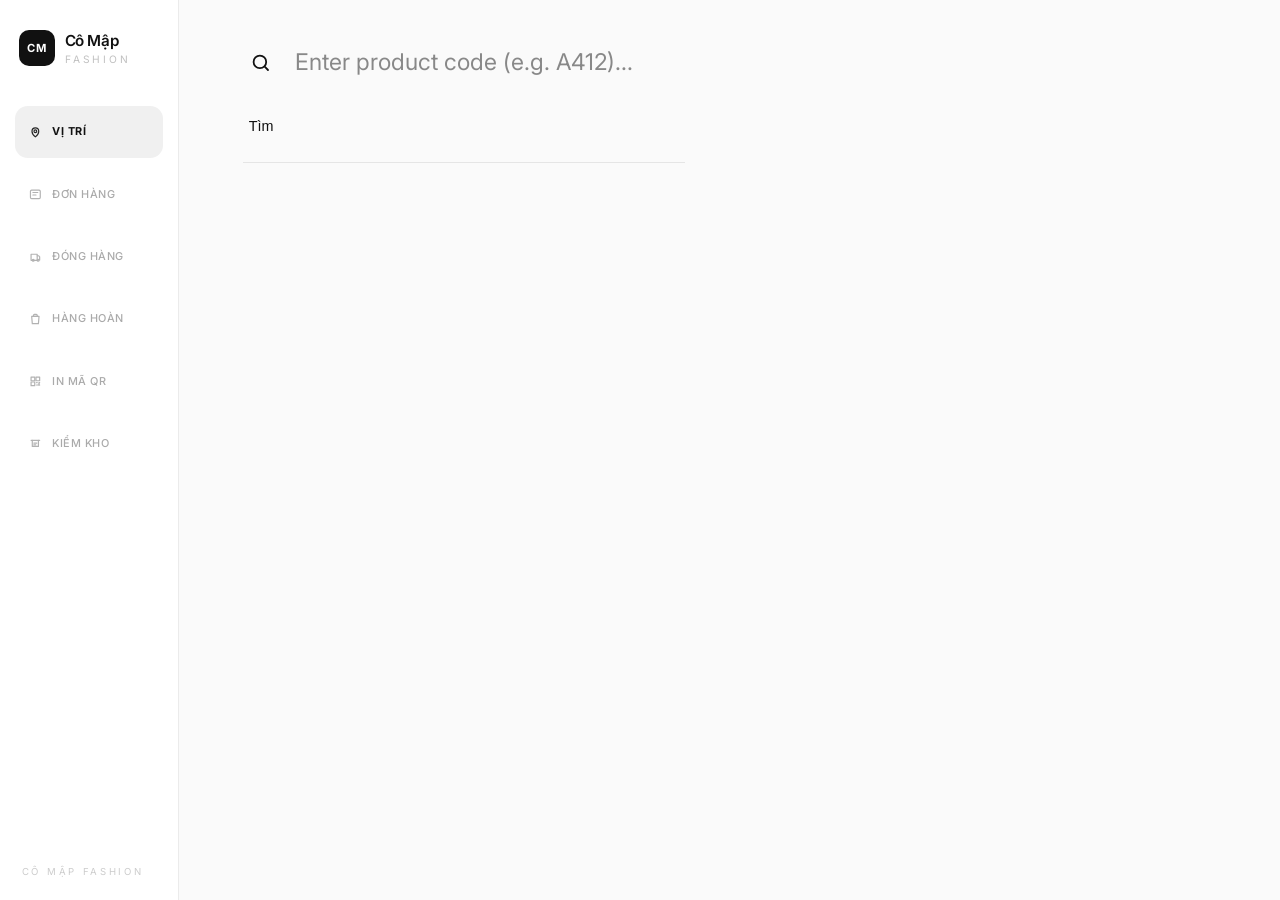
==== commit 021e9569: "Add files via upload" ====
--- a/index.html
+++ b/index.html
@@ -4,396 +4,14 @@
 <head>
   <meta charset="UTF-8" />
   <meta name="viewport" content="width=device-width, initial-scale=1.0" />
-  <title>Cô Mập Fashion - Vận Hành</title>
-  <link rel="preconnect" href="https://fonts.googleapis.com">
-  <link rel="preconnect" href="https://fonts.gstatic.com" crossorigin>
-  <link rel="manifest" href="manifest.webmanifest">
-  <link rel="stylesheet" href="app.css">
+  <title>Đang chuyển hướng...</title>
+  <meta http-equiv="refresh" content="0; url=location.html" />
   <script>
-    document.documentElement.classList.add('is-ready');
+    window.location.replace('location.html');
   </script>
-  <style>
-    /* Homepage Specific Styles */
-
-    /* Mobile: Stacked, Desktop: Split (handled by app.css main grid) */
-
-    .home-hero {
-      display: flex;
-      flex-direction: column;
-      justify-content: center;
-      align-items: flex-start;
-      height: 100%;
-      gap: 1rem;
-    }
-
-    .brand-large {
-      font-size: 15vw;
-      /* Massive on mobile */
-      line-height: 0.9;
-      font-weight: 800;
-      letter-spacing: -0.04em;
-      margin-bottom: 1rem;
-      text-transform: uppercase;
-    }
-
-    .brand-subtitle {
-      font-size: 1.2rem;
-      font-weight: 400;
-      color: #888;
-      margin-bottom: 3rem;
-      letter-spacing: 0.02em;
-    }
-
-    .home-menu {
-      display: flex;
-      flex-direction: column;
-      gap: 0.9rem;
-      align-items: stretch;
-      justify-content: center;
-      padding-left: 0;
-      width: 100%;
-      max-width: 32rem;
-    }
-
-    .menu-item {
-      text-decoration: none;
-      color: #000;
-      font-size: clamp(1.05rem, 4vw, 1.35rem);
-      font-weight: 600;
-      position: relative;
-      transition: transform 0.2s ease, border-color 0.2s ease, background-color 0.2s ease;
-      display: flex;
-      align-items: center;
-      justify-content: space-between;
-      min-height: 64px;
-      padding: 1rem 1.15rem;
-      border-radius: 22px;
-      border: 1px solid rgba(29, 29, 31, 0.08);
-      background: rgba(255, 255, 255, 0.84);
-      box-shadow: 0 18px 40px rgba(29, 29, 31, 0.06);
-    }
-
-    .menu-item::before {
-      content: '>';
-      display: inline-flex;
-      align-items: center;
-      justify-content: center;
-      width: 38px;
-      height: 38px;
-      border-radius: 999px;
-      background: #1d1d1f;
-      color: #fff;
-      font-size: 0.72rem;
-      font-weight: 700;
-      letter-spacing: 0.08em;
-      text-transform: uppercase;
-    }
-
-    .menu-item:hover {
-      transform: translateY(-1px);
-      border-color: rgba(29, 29, 31, 0.16);
-      background: #fff;
-    }
-
-    .quick-resume {
-      display: none;
-      text-decoration: none;
-      color: #000;
-      border: 1px solid rgba(29, 29, 31, 0.08);
-      border-radius: 24px;
-      padding: 1rem 1.25rem;
-      margin-bottom: 0.2rem;
-      background: rgba(255, 255, 255, 0.86);
-      box-shadow: 0 18px 40px rgba(29, 29, 31, 0.06);
-    }
-
-    .quick-resume.visible {
-      display: block;
-    }
-
-    .quick-resume-label {
-      display: block;
-      font-size: 0.76rem;
-      text-transform: uppercase;
-      letter-spacing: 0.12em;
-      color: #888;
-      margin-bottom: 0.35rem;
-    }
-
-    .quick-resume-title {
-      display: block;
-      font-size: 1.1rem;
-      font-weight: 600;
-    }
-
-    /* Desktop Overrides */
-    @media (min-width: 900px) {
-      .brand-large {
-        font-size: 5rem;
-      }
-
-      .home-hero {
-        padding-right: 4rem;
-        /* Line separator between hero and menu */
-        border-right: 1px solid #f0f0f0;
-      }
-
-      .home-menu {
-        padding-left: 4rem;
-        gap: 1rem;
-      }
-
-      .menu-item {
-        font-size: 1.25rem;
-      }
-    }
-
-    @media (max-width: 899px) {
-      .home-hero {
-        padding-top: 0.25rem;
-      }
-
-      .brand-large {
-        font-size: clamp(3.5rem, 15vw, 5.5rem);
-        margin-bottom: 0;
-      }
-
-      .home-menu {
-        margin-top: 1rem;
-      }
-    }
-
-    /* Animation Optimization: Faster & No Delays */
-    .fade-in-up {
-      opacity: 0;
-      animation: fadeInUp 0.22s cubic-bezier(0.16, 1, 0.3, 1) forwards;
-    }
-
-    /* Rapid "Machine Gun" Stagger */
-    .delay-1 {
-      animation-delay: 0.02s;
-    }
-
-    .delay-2 {
-      animation-delay: 0.04s;
-    }
-
-    .delay-3 {
-      animation-delay: 0.06s;
-    }
-
-    .delay-4 {
-      animation-delay: 0.08s;
-    }
-
-    .delay-5 {
-      animation-delay: 0.1s;
-    }
-
-    .delay-6 {
-      animation-delay: 0.12s;
-    }
-
-    .page-enter {
-      animation-duration: 0.25s;
-    }
-
-    .letter {
-      animation-duration: 0.45s;
-      animation-delay: calc(0.02s * var(--i));
-    }
-
-    .load-bar {
-      position: fixed;
-      top: 0;
-      left: 0;
-      width: 100%;
-      height: 2px;
-      z-index: 999;
-      background: transparent;
-      pointer-events: none;
-    }
-
-    .load-bar span {
-      display: block;
-      height: 100%;
-      width: 0;
-      background: #000;
-      animation: loadBar 0.45s ease-out forwards;
-    }
-
-    @keyframes loadBar {
-      0% {
-        width: 0;
-        opacity: 0.6;
-      }
-
-      60% {
-        width: 70%;
-        opacity: 0.8;
-      }
-
-      100% {
-        width: 100%;
-        opacity: 0;
-      }
-    }
-  </style>
 </head>
 
-<body class="home-page">
-  <div class="load-bar" aria-hidden="true"><span></span></div>
-  <main class="page-enter">
-    <div class="topbar">
-      <div class="sidebar-brand">
-        <span class="sidebar-brand-mark">CM</span>
-        <div class="sidebar-brand-text">
-          <strong>Cô Mập</strong>
-          <span>Fashion</span>
-        </div>
-        <span class="mobile-page-title">Trang chủ</span>
-        <button class="mobile-nav-toggle" type="button" aria-label="Mở menu" aria-expanded="false">
-          <svg viewBox="0 0 24 24" aria-hidden="true"><path d="M4 7h16"></path><path d="M4 12h16"></path><path d="M4 17h16"></path></svg>
-        </button>
-      </div>
-      <nav class="header-nav" aria-label="Điều hướng">
-        <a href="location.html" class="header-link">
-          <svg viewBox="0 0 24 24" aria-hidden="true"><path d="M12 21s-5.5-4.2-5.5-9.25A5.5 5.5 0 0 1 12 6.25a5.5 5.5 0 0 1 5.5 5.5C17.5 16.8 12 21 12 21Z"></path><circle cx="12" cy="11.75" r="2.25"></circle></svg>
-          <span class="nav-text">Vị trí</span>
-        </a>
-        <a href="thongtindonhang.html" class="header-link">
-          <svg viewBox="0 0 24 24" aria-hidden="true"><rect x="4" y="5" width="16" height="14" rx="2"></rect><path d="M8 9h8"></path><path d="M8 13h5"></path></svg>
-          <span class="nav-text">Đơn hàng</span>
-        </a>
-        <a href="bochang.html" class="header-link">
-          <svg viewBox="0 0 24 24" aria-hidden="true"><path d="M5 8.5h10v10H5z"></path><path d="M15 11h2.5l1.5 2v5H15"></path><circle cx="8.5" cy="18.5" r="1.5"></circle><circle cx="16.5" cy="18.5" r="1.5"></circle></svg>
-          <span class="nav-text">Đóng hàng</span>
-        </a>
-        <a href="hangbom.html" class="header-link">
-          <svg viewBox="0 0 24 24" aria-hidden="true"><path d="M8 7h8"></path><path d="M9 7V5.5A1.5 1.5 0 0 1 10.5 4h3A1.5 1.5 0 0 1 15 5.5V7"></path><path d="M6 7h12l-1 12H7L6 7Z"></path></svg>
-          <span class="nav-text">Hàng hoàn</span>
-        </a>
-        <a href="inmaqr.html" class="header-link">
-          <svg viewBox="0 0 24 24" aria-hidden="true"><rect x="5" y="5" width="6" height="6"></rect><rect x="13" y="5" width="6" height="6"></rect><rect x="5" y="13" width="6" height="6"></rect><path d="M14 14h1"></path><path d="M18 14h1"></path><path d="M14 18h5"></path><path d="M18 15v3"></path></svg>
-          <span class="nav-text">In Mã QR</span>
-        </a>
-        <a href="kiemkho.html" class="header-link">
-          <svg viewBox="0 0 24 24" aria-hidden="true"><path d="M5 7h14"></path><path d="M7 7v10h10V7"></path><path d="M9.5 11.5h5"></path><path d="M9.5 14.5h3"></path></svg>
-          <span class="nav-text">Kiểm Kho</span>
-        </a>
-      </nav>
-      <div class="sidebar-meta">Cô Mập Fashion</div>
-    </div>
-    <button class="mobile-nav-backdrop" type="button" aria-label="Đóng menu"></button>
-
-    <!-- Left Column: Brand Hero -->
-    <section class="home-hero fade-in-up">
-      <h1 class="brand-large" style="display: flex; flex-direction: column; width: 100%;">
-        <span>CÔ MẬP</span>
-        <span style="align-self: flex-end;">FASHION</span>
-      </h1>
-
-    </section>
-
-    <!-- Right Column: Navigation Grid -->
-    <nav class="home-menu">
-      <a id="quick-resume-link" class="quick-resume" href="#">
-        <span class="quick-resume-label">Tiếp tục công việc</span>
-        <span id="quick-resume-title" class="quick-resume-title">Mở lại màn gần nhất</span>
-      </a>
-      <a href="location.html" class="menu-item fade-in-up delay-1">Vị trí</a>
-      <a href="thongtindonhang.html" class="menu-item fade-in-up delay-2">Đơn hàng</a>
-      <a href="bochang.html" class="menu-item fade-in-up delay-3">Đóng hàng</a>
-      <a href="hangbom.html" class="menu-item fade-in-up delay-4">Hàng hoàn</a>
-      <a href="inmaqr.html" class="menu-item fade-in-up delay-5">In Mã QR</a>
-      <a href="kiemkho.html" class="menu-item fade-in-up delay-6">Kiểm Kho</a>
-    </nav>
-
-    <!-- Footer Hidden on Desktop via CSS -->
-    <footer>&copy; <span id="year"></span> Kho vận hành.</footer>
-  </main>
-
-  <script>
-    (() => {
-      const topbar = document.querySelector('.topbar');
-      const toggle = document.querySelector('.mobile-nav-toggle');
-      const nav = document.querySelector('.header-nav');
-      const backdrop = document.querySelector('.mobile-nav-backdrop');
-      if (!topbar || !toggle || !nav || !backdrop) return;
-      const closeMenu = () => {
-        topbar.classList.remove('nav-open');
-        document.body.classList.remove('mobile-nav-open');
-        toggle.setAttribute('aria-expanded', 'false');
-      };
-      const openMenu = () => {
-        topbar.classList.add('nav-open');
-        document.body.classList.add('mobile-nav-open');
-        toggle.setAttribute('aria-expanded', 'true');
-      };
-      toggle.addEventListener('click', () => {
-        if (topbar.classList.contains('nav-open')) closeMenu();
-        else openMenu();
-      });
-      backdrop.addEventListener('click', closeMenu);
-      nav.addEventListener('click', (event) => {
-        if (event.target.closest('a')) closeMenu();
-      });
-      window.addEventListener('resize', () => {
-        if (window.innerWidth > 899) closeMenu();
-      });
-      document.addEventListener('keydown', (event) => {
-        if (event.key === 'Escape') closeMenu();
-      });
-    })();
-
-    document.getElementById('year').textContent = new Date().getFullYear();
-
-    // Split Brand Text into Letters for Wave Animation
-    const brandSpans = document.querySelectorAll('.brand-large > span');
-    brandSpans.forEach(span => {
-      const text = span.textContent.trim();
-      span.innerHTML = text.split('').map((char, index) =>
-        char === ' ' ? '&nbsp;' : `<span class="letter" style="--i:${index}">${char}</span>`
-      ).join('');
-    });
-
-    const loadBar = document.querySelector('.load-bar');
-    if (loadBar) {
-      setTimeout(() => loadBar.remove(), 650);
-    }
-
-    const LAST_PAGE_KEY = 'cmf:lastPage';
-    const pageTitles = {
-      'location.html': 'Vị trí',
-      'thongtindonhang.html': 'Đơn hàng',
-      'bochang.html': 'Đóng hàng',
-      'hangbom.html': 'Hàng hoàn',
-      'inmaqr.html': 'In Mã QR',
-      'kiemkho.html': 'Kiểm Kho',
-    };
-
-    document.querySelectorAll('a[href$=".html"]').forEach((link) => {
-      link.addEventListener('click', () => {
-        const href = link.getAttribute('href');
-        if (pageTitles[href]) localStorage.setItem(LAST_PAGE_KEY, href);
-      });
-    });
-
-    const quickResumeLink = document.getElementById('quick-resume-link');
-    const quickResumeTitle = document.getElementById('quick-resume-title');
-    const lastPage = localStorage.getItem(LAST_PAGE_KEY);
-    if (quickResumeLink && quickResumeTitle && lastPage && pageTitles[lastPage]) {
-      quickResumeLink.href = lastPage;
-      quickResumeTitle.textContent = pageTitles[lastPage];
-      quickResumeLink.classList.add('visible');
-    }
-
-    if ('serviceWorker' in navigator) {
-      window.addEventListener('load', function () {
-        navigator.serviceWorker.register('sw.js').catch(console.error);
-      });
-    }
-  </script>
+<body>
 </body>
 
 </html>
